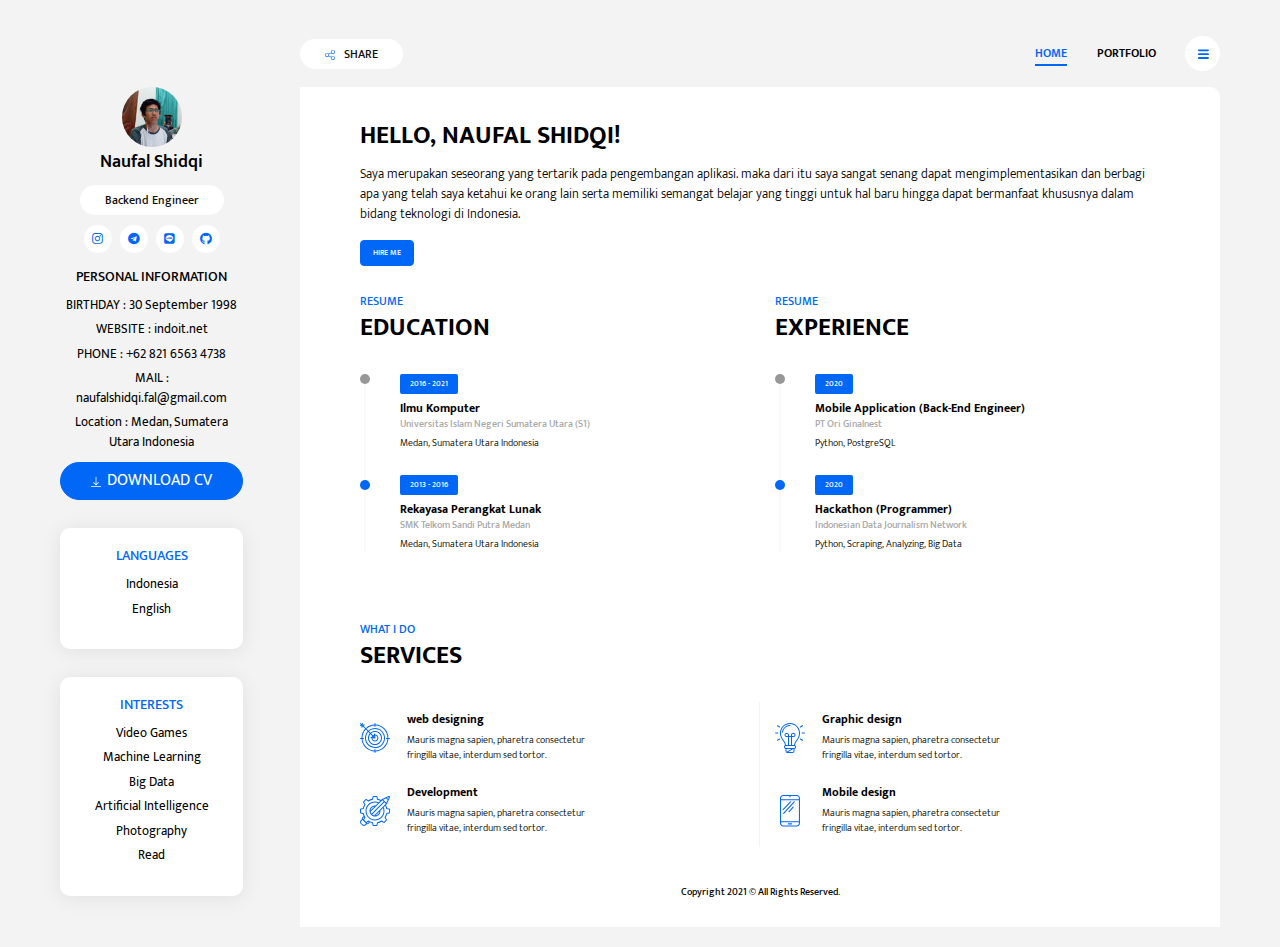
==== index.html @ 2af05e0b "update" ====
<!DOCTYPE html>
<html lang="en">

<head>
    <meta charset="UTF-8">
    <meta name="viewport" content="width=device-width, initial-scale=1.0">
    <meta http-equiv="X-UA-Compatible" content="ie=edge">
    <title>Naufal Shidqi :: Home</title>
    <link href="https://fonts.googleapis.com/css?family=Mukta:300,400,500,600,700&display=swap" rel="stylesheet">
    <link rel="stylesheet" href="assets/vendors/@fortawesome/fontawesome-free/css/all.min.css">
    <link rel="stylesheet" href="assets/css/live-resume.css">
</head>

<body>
    <header>
        <button class="btn btn-white btn-share ml-auto mr-3 ml-md-0 mr-md-auto"><img src="assets/images/share.svg" alt="share" class="btn-img">
            SHARE</button>
        <nav class="collapsible-nav" id="collapsible-nav">
            <a href="index.html" class="nav-link active">HOME</a>
            <a href="portfolio.html" class="nav-link">PORTFOLIO</a>
        </nav>
        <button class="btn btn-menu-toggle btn-white rounded-circle" data-toggle="collapsible-nav"
            data-target="collapsible-nav"><img src="assets/images/hamburger.svg" alt="hamburger"></button>
    </header>
    <div class="content-wrapper">
        <aside>
            <div class="profile-img-wrapper">
                <img src="assets/images/Profile.png" alt="profile">
            </div>
            <h1 class="profile-name">Naufal Shidqi</h1>
            <div class="text-center">
                <span class="badge badge-white badge-pill profile-designation">Backend Engineer</span>
            </div>
            <nav class="social-links">
                <a href="https://www.instagram.com/andbukanad/" class="social-link"><i class="fab fa-instagram"></i></a>
                <a href="https://t.me/andbukanad" class="social-link"><i class="fab fa-telegram"></i></a>
                <a href="https://line.me/ti/p/~.fal" class="social-link"><i class="fab fa-line"></i></a>
                <a href="https://github.com/echobots" class="social-link"><i class="fab fa-github"></i></a>
            </nav>
            <div class="widget">
                <h5 class="widget-title">personal information</h5>
                <div class="widget-content">
                    <p>BIRTHDAY : 30 September 1998</p>
                    <p>WEBSITE : indoit.net</p>
                    <p>PHONE : +62 821 6563 4738</p>
                    <p>MAIL : naufalshidqi.fal@gmail.com</p>
                    <p>Location : Medan, Sumatera Utara Indonesia</p>
                    <button class="btn btn-download-cv btn-primary rounded-pill"> <img src="assets/images/download.svg" alt="download"
                        class="btn-img">DOWNLOAD CV </button>
                </div>
            </div>
            <div class="widget card">
                <div class="card-body">
                    <div class="widget-content">
                        <h5 class="widget-title card-title">LANGUAGES</h5>
                        <p>Indonesia</p>
                        <p>English</p>
                    </div>
                </div>
            </div>
            <div class="widget card">
                <div class="card-body">
                    <div class="widget-content">
                        <h5 class="widget-title card-title">INTERESTS</h5>
                        <p>Video Games</p>
                        <p>Machine Learning</p>
                        <p>Big Data</p>
                        <p>Artificial Intelligence</p>
                        <p>Photography</p>
                        <p>Read</p>
                    </div>
                </div>
            </div>
        </aside>
        <main>
            <section class="intro-section">
                <h2 class="section-title">Hello, Naufal Shidqi!</h2>
                <p>Saya merupakan seseorang yang tertarik pada pengembangan aplikasi. maka dari itu saya sangat senang dapat
                    mengimplementasikan dan berbagi apa yang telah saya ketahui ke orang lain serta memiliki semangat belajar
                    yang tinggi untuk hal baru hingga dapat bermanfaat khususnya dalam bidang teknologi di Indonesia.</p>
                <a href="#!" class="btn btn-primary btn-hire-me">HIRE ME</a>
            </section>
            <section class="resume-section">
                <div class="row">
                    <div class="col-lg-6">
                        <h6 class="section-subtitle">RESUME</h6>
                        <h2 class="section-title">EDUCATION</h2>
                        <ul class="time-line">
                            <li class="time-line-item">
                                <span class="badge badge-primary">2016 - 2021</span>
                                <h6 class="time-line-item-title">Ilmu Komputer</h6>
                                <p class="time-line-item-subtitle">Universitas Islam Negeri Sumatera Utara (S1)</p>
                                <p class="time-line-item-content">Medan, Sumatera Utara Indonesia</p>
                            </li>
                            <li class="time-line-item">
                                <span class="badge badge-primary">2013 - 2016</span>
                                <h6 class="time-line-item-title">Rekayasa Perangkat Lunak</h6>
                                <p class="time-line-item-subtitle">SMK Telkom Sandi Putra Medan</p>
                                <p class="time-line-item-content">Medan, Sumatera Utara Indonesia</p>
                            </li>
                        </ul>
                    </div>
                    <div class="col-lg-6">
                        <h6 class="section-subtitle">RESUME</h6>
                        <h2 class="section-title">Experience</h2>
                        <ul class="time-line">
                            <li class="time-line-item">
                                <span class="badge badge-primary">2020</span>
                                <h6 class="time-line-item-title">Mobile Application (Back-End Engineer)</h6>
                                <p class="time-line-item-subtitle">PT Ori Ginalnest</p>
                                <p class="time-line-item-content">Python, PostgreSQL</p>
                            </li>
                            <li class="time-line-item">
                                <span class="badge badge-primary">2020</span>
                                <h6 class="time-line-item-title">Hackathon (Programmer)</h6>
                                <p class="time-line-item-subtitle">Indonesian Data Journalism Network</p>
                                <p class="time-line-item-content">Python, Scraping, Analyzing, Big Data</p>
                            </li>
                        </ul>
                    </div>
                </div>
            </section>
            <!-- <section class="clients-section">
                <h6 class="section-subtitle">WHAT I DO</h6>
                <h2 class="section-title">CLIENTS</h2>
                <div class="client-logos-wrapper">
                    <div class="client-logo"><img src="assets/images/Clients_1.svg" alt="logo" class="w-100"></div>
                    <div class="client-logo"><img src="assets/images/Clients_2.svg" alt="logo" class="w-100"></div>
                    <div class="client-logo"><img src="assets/images/Clients_3.svg" alt="logo" class="w-100"></div>
                    <div class="client-logo"><img src="assets/images/Clients_4.svg" alt="logo" class="w-100"></div>
                </div>
            </section> -->
            <section class="services-section">
                <h6 class="section-subtitle">WHAT I DO</h6>
                <h2 class="section-title">SERVICES</h2>
                <div class="row">
                    <div class="media service-card col-lg-6">
                        <div class="service-icon">
                            <img src="assets/images/001-target.svg" alt="target">
                        </div>
                        <div class="media-body">
                            <h5 class="service-title">web designing</h5>
                            <p class="service-description">Mauris magna sapien, pharetra consectetur fringilla vitae, interdum sed
                                tortor.</p>
                        </div>
                    </div>
                    <div class="media service-card col-lg-6">
                        <div class="service-icon">
                            <img src="assets/images/003-idea.svg" alt="bulb">
                        </div>
                        <div class="media-body">
                            <h5 class="service-title">Graphic design</h5>
                            <p class="service-description">Mauris magna sapien, pharetra consectetur fringilla vitae, interdum sed
                                tortor.
                            </p>
                        </div>
                    </div>
                    <div class="media service-card col-lg-6">
                        <div class="service-icon">
                            <img src="assets/images/002-development.svg" alt="development">
                        </div>
                        <div class="media-body">
                            <h5 class="service-title">Development</h5>
                            <p class="service-description">Mauris magna sapien, pharetra consectetur fringilla vitae, interdum sed
                                tortor.
                            </p>
                        </div>
                    </div>
                    <div class="media service-card col-lg-6">
                        <div class="service-icon">
                            <img src="assets/images/004-smartphone.svg" alt="smartphone">
                        </div>
                        <div class="media-body">
                            <h5 class="service-title">Mobile design</h5>
                            <p class="service-description">Mauris magna sapien, pharetra consectetur fringilla vitae, interdum sed
                                tortor.
                            </p>
                        </div>
                    </div>
                </div>
            </section>
            <!-- <section class="achievements-section">
                <h6 class="section-subtitle">WHAT I DO</h6>
                <h2 class="section-title">ACHIEVEMENTS</h2>
                <div class="achievement-cards-wrapper">
                    <div class="media achievement-card">
                        <img src="assets/images/puzzle.svg" alt="puzzle" class="achievement-card-icon">
                        <div class="media-body">
                            <h4 class="achievement-card-title">550+</h4>
                            <p class="achievement-card-description">COMPLETED PROJECTS</p>
                        </div>
                    </div>
                    <div class="media achievement-card">
                        <img src="assets/images/team.svg" alt="puzzle" class="achievement-card-icon">
                        <div class="media-body">
                            <h4 class="achievement-card-title">23K</h4>
                            <p class="achievement-card-description">HAPPY CLIENTS</p>
                        </div>
                    </div>
                    <div class="media achievement-card">
                        <img src="assets/images/trophy.svg" alt="puzzle" class="achievement-card-icon">
                        <div class="media-body">
                            <h4 class="achievement-card-title">55</h4>
                            <p class="achievement-card-description">AWARDS RECIEVED</p>
                        </div>
                    </div>
                </div>
            </section> -->

            <footer>Copyright 2021 © All Rights Reserved.</footer>
        </main>
    </div>
    <script src="assets/vendors/jquery/dist/jquery.min.js"></script>
    <script src="assets/vendors/@popperjs/core/dist/umd/popper-base.min.js"></script>
    <script src="assets/vendors/bootstrap/dist/js/bootstrap.min.js"></script>
    <script src="assets/js/live-resume.js"></script>
</body>

</html>
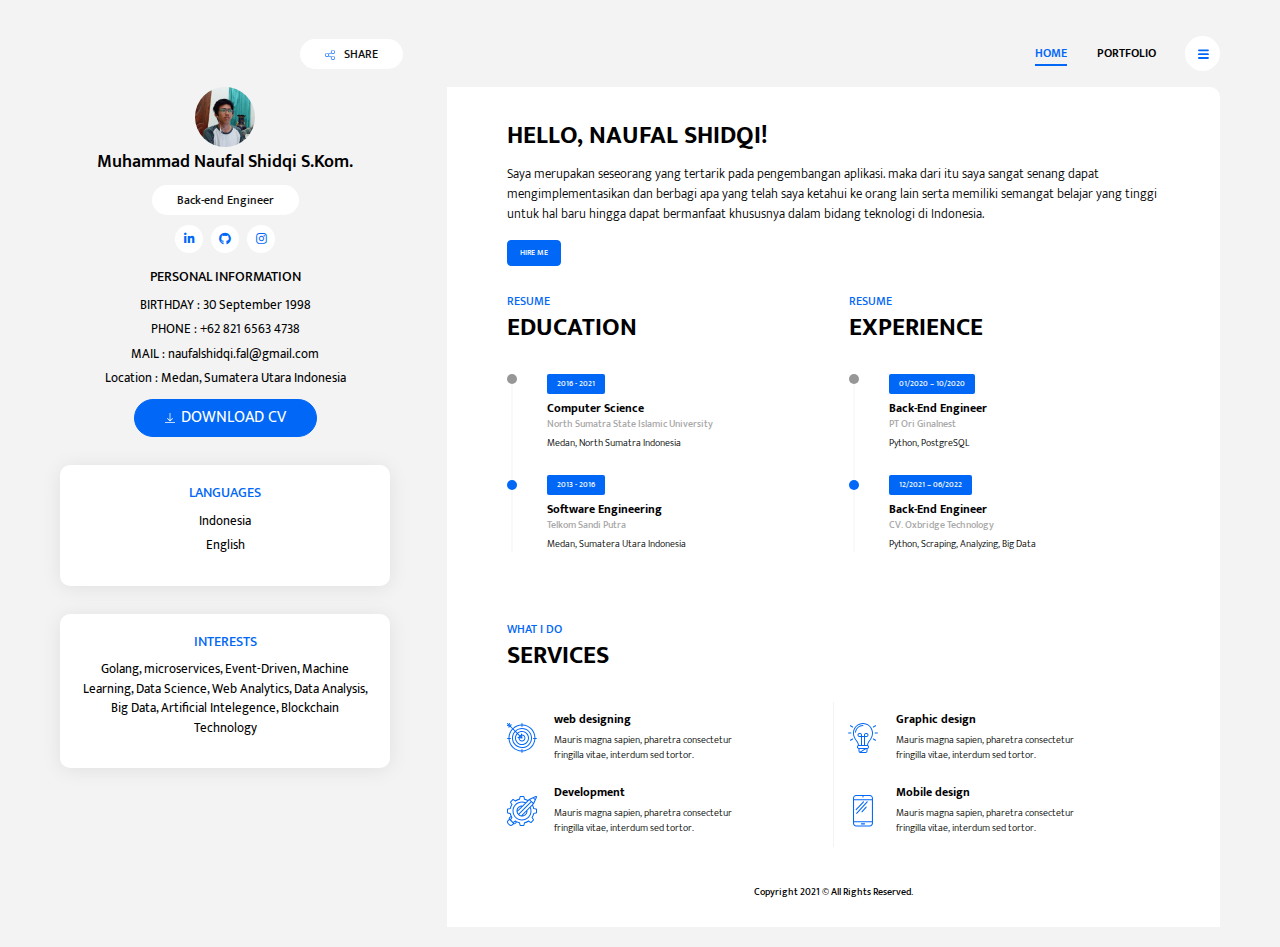
==== commit 99533f69: "update" ====
--- a/index.html
+++ b/index.html
@@ -5,7 +5,7 @@
     <meta charset="UTF-8">
     <meta name="viewport" content="width=device-width, initial-scale=1.0">
     <meta http-equiv="X-UA-Compatible" content="ie=edge">
-    <title>Naufal Shidqi :: Home</title>
+    <title>Muhamamd Naufal Shidqi S.Kom. :: Home</title>
     <link href="https://fonts.googleapis.com/css?family=Mukta:300,400,500,600,700&display=swap" rel="stylesheet">
     <link rel="stylesheet" href="assets/vendors/@fortawesome/fontawesome-free/css/all.min.css">
     <link rel="stylesheet" href="assets/css/live-resume.css">
@@ -27,21 +27,19 @@
             <div class="profile-img-wrapper">
                 <img src="assets/images/Profile.png" alt="profile">
             </div>
-            <h1 class="profile-name">Naufal Shidqi</h1>
+            <h1 class="profile-name">Muhammad Naufal Shidqi S.Kom.</h1>
             <div class="text-center">
-                <span class="badge badge-white badge-pill profile-designation">Backend Engineer</span>
+                <span class="badge badge-white badge-pill profile-designation">Back-end Engineer</span>
             </div>
             <nav class="social-links">
+                <a href="https://www.linkedin.com/in/m-naufal-shidqi/" class="social-link"><i class="fab fa-linkedin-in"></i></a>
+                <a href="https://github.com/echobots" class="social-link"><i class="fab fa-github"></i></a>
                 <a href="https://www.instagram.com/andbukanad/" class="social-link"><i class="fab fa-instagram"></i></a>
-                <a href="https://t.me/andbukanad" class="social-link"><i class="fab fa-telegram"></i></a>
-                <a href="https://line.me/ti/p/~.fal" class="social-link"><i class="fab fa-line"></i></a>
-                <a href="https://github.com/echobots" class="social-link"><i class="fab fa-github"></i></a>
             </nav>
             <div class="widget">
                 <h5 class="widget-title">personal information</h5>
                 <div class="widget-content">
                     <p>BIRTHDAY : 30 September 1998</p>
-                    <p>WEBSITE : indoit.net</p>
                     <p>PHONE : +62 821 6563 4738</p>
                     <p>MAIL : naufalshidqi.fal@gmail.com</p>
                     <p>Location : Medan, Sumatera Utara Indonesia</p>
@@ -62,12 +60,9 @@
                 <div class="card-body">
                     <div class="widget-content">
                         <h5 class="widget-title card-title">INTERESTS</h5>
-                        <p>Video Games</p>
-                        <p>Machine Learning</p>
-                        <p>Big Data</p>
-                        <p>Artificial Intelligence</p>
-                        <p>Photography</p>
-                        <p>Read</p>
+                        <p>Golang, microservices, Event-Driven, Machine Learning,
+Data Science, Web Analytics, Data Analysis, Big Data, Artificial Intelegence,
+Blockchain Technology</p>
                     </div>
                 </div>
             </div>
@@ -88,14 +83,14 @@
                         <ul class="time-line">
                             <li class="time-line-item">
                                 <span class="badge badge-primary">2016 - 2021</span>
-                                <h6 class="time-line-item-title">Ilmu Komputer</h6>
-                                <p class="time-line-item-subtitle">Universitas Islam Negeri Sumatera Utara (S1)</p>
-                                <p class="time-line-item-content">Medan, Sumatera Utara Indonesia</p>
+                                <h6 class="time-line-item-title">Computer Science</h6>
+                                <p class="time-line-item-subtitle">North Sumatra State Islamic University</p>
+                                <p class="time-line-item-content">Medan, North Sumatra Indonesia</p>
                             </li>
                             <li class="time-line-item">
                                 <span class="badge badge-primary">2013 - 2016</span>
-                                <h6 class="time-line-item-title">Rekayasa Perangkat Lunak</h6>
-                                <p class="time-line-item-subtitle">SMK Telkom Sandi Putra Medan</p>
+                                <h6 class="time-line-item-title">Software Engineering</h6>
+                                <p class="time-line-item-subtitle">Telkom Sandi Putra</p>
                                 <p class="time-line-item-content">Medan, Sumatera Utara Indonesia</p>
                             </li>
                         </ul>
@@ -105,15 +100,15 @@
                         <h2 class="section-title">Experience</h2>
                         <ul class="time-line">
                             <li class="time-line-item">
-                                <span class="badge badge-primary">2020</span>
-                                <h6 class="time-line-item-title">Mobile Application (Back-End Engineer)</h6>
+                                <span class="badge badge-primary">01/2020 – 10/2020</span>
+                                <h6 class="time-line-item-title">Back-End Engineer</h6>
                                 <p class="time-line-item-subtitle">PT Ori Ginalnest</p>
                                 <p class="time-line-item-content">Python, PostgreSQL</p>
                             </li>
                             <li class="time-line-item">
-                                <span class="badge badge-primary">2020</span>
-                                <h6 class="time-line-item-title">Hackathon (Programmer)</h6>
-                                <p class="time-line-item-subtitle">Indonesian Data Journalism Network</p>
+                                <span class="badge badge-primary">12/2021 – 06/2022</span>
+                                <h6 class="time-line-item-title">Back-End Engineer</h6>
+                                <p class="time-line-item-subtitle">CV. Oxbridge Technology</p>
                                 <p class="time-line-item-content">Python, Scraping, Analyzing, Big Data</p>
                             </li>
                         </ul>
@@ -216,4 +211,4 @@
     <script src="assets/js/live-resume.js"></script>
 </body>
 
-</html>+</html>
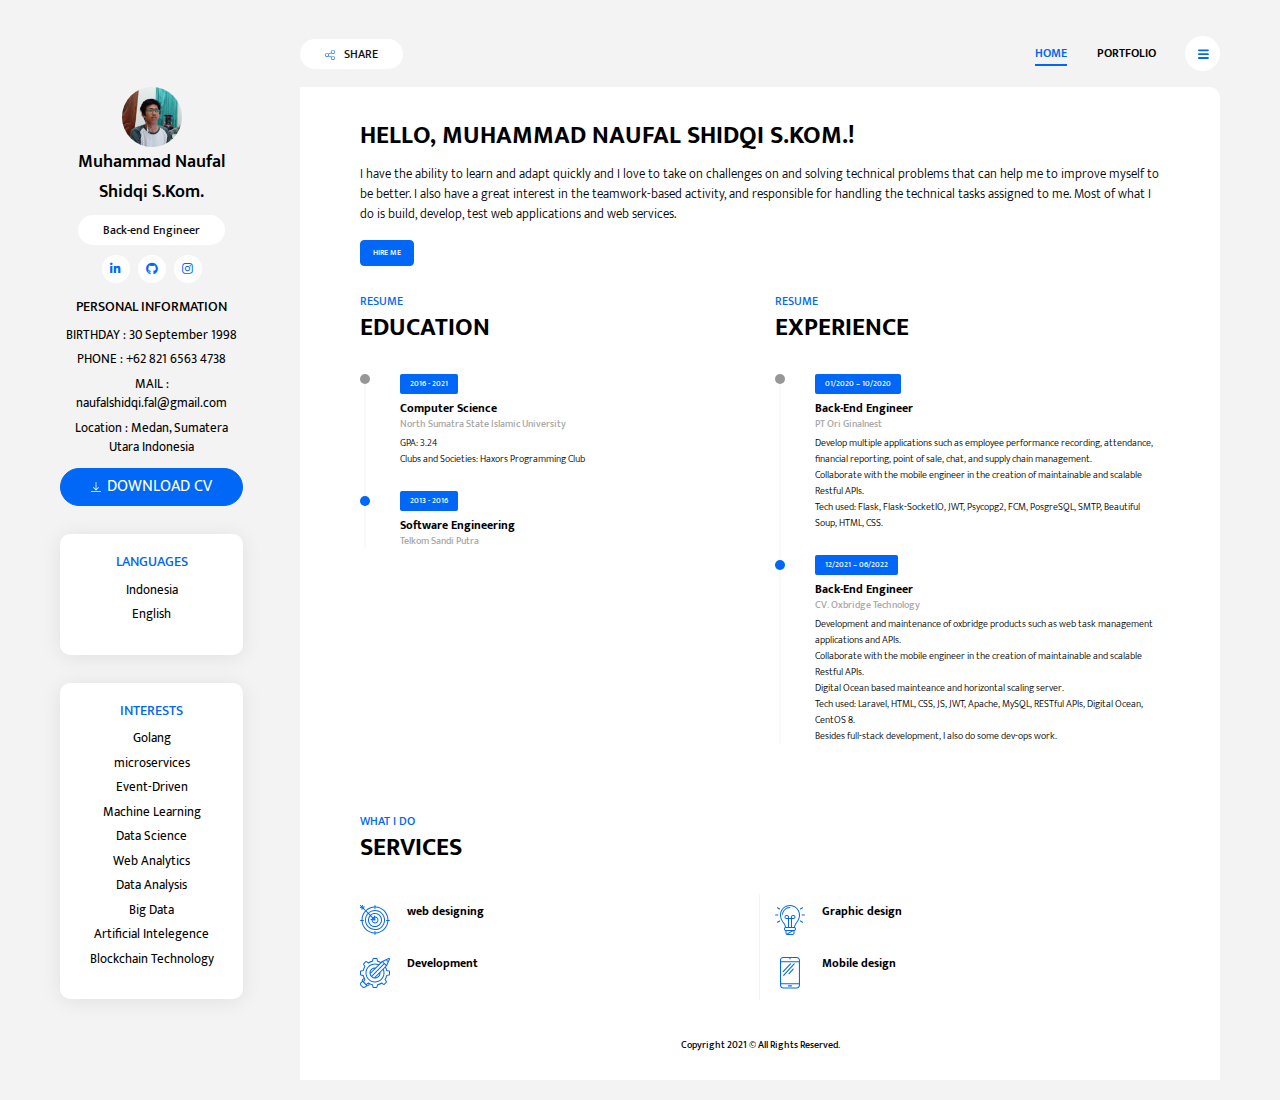
==== commit 148bf20d: "update" ====
--- a/index.html
+++ b/index.html
@@ -60,19 +60,28 @@
                 <div class="card-body">
                     <div class="widget-content">
                         <h5 class="widget-title card-title">INTERESTS</h5>
-                        <p>Golang, microservices, Event-Driven, Machine Learning,
-Data Science, Web Analytics, Data Analysis, Big Data, Artificial Intelegence,
-Blockchain Technology</p>
+                        <p>Golang</p>
+                        <p>microservices</p>
+                        <p>Event-Driven</p>
+                        <p>Machine Learning</p>
+                        <p>Data Science</p>
+                        <p>Web Analytics</p>
+                        <p>Data Analysis</p>
+                        <p>Big Data</p>
+                        <p>Artificial Intelegence</p>
+                        <p>Blockchain Technology</p>
                     </div>
                 </div>
             </div>
         </aside>
         <main>
             <section class="intro-section">
-                <h2 class="section-title">Hello, Naufal Shidqi!</h2>
-                <p>Saya merupakan seseorang yang tertarik pada pengembangan aplikasi. maka dari itu saya sangat senang dapat
-                    mengimplementasikan dan berbagi apa yang telah saya ketahui ke orang lain serta memiliki semangat belajar
-                    yang tinggi untuk hal baru hingga dapat bermanfaat khususnya dalam bidang teknologi di Indonesia.</p>
+                <h2 class="section-title">Hello, Muhammad Naufal Shidqi S.Kom.!</h2>
+                <p>I have the ability to learn and adapt quickly and I love to take on challenges on and
+solving technical problems that can help me to improve myself to be better. I also
+have a great interest in the teamwork-based activity, and responsible for handling
+the technical tasks assigned to me. Most of what I do is build, develop, test web
+applications and web services.</p>
                 <a href="#!" class="btn btn-primary btn-hire-me">HIRE ME</a>
             </section>
             <section class="resume-section">
@@ -85,13 +94,13 @@
                                 <span class="badge badge-primary">2016 - 2021</span>
                                 <h6 class="time-line-item-title">Computer Science</h6>
                                 <p class="time-line-item-subtitle">North Sumatra State Islamic University</p>
-                                <p class="time-line-item-content">Medan, North Sumatra Indonesia</p>
+                                <p class="time-line-item-content">GPA: 3.24</p>
+                                <p class="time-line-item-content">Clubs and Societies: Haxors Programming Club</p>
                             </li>
                             <li class="time-line-item">
                                 <span class="badge badge-primary">2013 - 2016</span>
                                 <h6 class="time-line-item-title">Software Engineering</h6>
                                 <p class="time-line-item-subtitle">Telkom Sandi Putra</p>
-                                <p class="time-line-item-content">Medan, Sumatera Utara Indonesia</p>
                             </li>
                         </ul>
                     </div>
@@ -103,13 +112,26 @@
                                 <span class="badge badge-primary">01/2020 – 10/2020</span>
                                 <h6 class="time-line-item-title">Back-End Engineer</h6>
                                 <p class="time-line-item-subtitle">PT Ori Ginalnest</p>
-                                <p class="time-line-item-content">Python, PostgreSQL</p>
+                                <p class="time-line-item-content">Develop multiple applications such as employee performance recording,
+attendance, financial reporting, point of sale, chat, and supply chain
+management.</p>
+                                <p class="time-line-item-content">Collaborate with the mobile engineer in the creation of maintainable and scalable
+Restful APIs.</p>
+                                <p class="time-line-item-content">Tech used: Flask, Flask-SocketIO, JWT, Psycopg2, FCM, PosgreSQL, SMTP,
+Beautiful Soup, HTML, CSS.</p>
                             </li>
                             <li class="time-line-item">
                                 <span class="badge badge-primary">12/2021 – 06/2022</span>
                                 <h6 class="time-line-item-title">Back-End Engineer</h6>
                                 <p class="time-line-item-subtitle">CV. Oxbridge Technology</p>
-                                <p class="time-line-item-content">Python, Scraping, Analyzing, Big Data</p>
+                                <p class="time-line-item-content">Development and maintenance of oxbridge products such as web task
+management applications and APIs.</p>
+                                <p class="time-line-item-content">Collaborate with the mobile engineer in the creation of maintainable and scalable
+Restful APIs.</p>
+                                <p class="time-line-item-content">Digital Ocean based mainteance and horizontal scaling server.</p>
+                                <p class="time-line-item-content">Tech used: Laravel, HTML, CSS, JS, JWT, Apache, MySQL, RESTful APIs, Digital
+Ocean, CentOS 8.</p>
+                                <p class="time-line-item-content">Besides full-stack development, I also do some dev-ops work.</p>
                             </li>
                         </ul>
                     </div>
@@ -135,8 +157,8 @@
                         </div>
                         <div class="media-body">
                             <h5 class="service-title">web designing</h5>
-                            <p class="service-description">Mauris magna sapien, pharetra consectetur fringilla vitae, interdum sed
-                                tortor.</p>
+<!--                             <p class="service-description">Mauris magna sapien, pharetra consectetur fringilla vitae, interdum sed
+                                tortor.</p> -->
                         </div>
                     </div>
                     <div class="media service-card col-lg-6">
@@ -145,9 +167,9 @@
                         </div>
                         <div class="media-body">
                             <h5 class="service-title">Graphic design</h5>
-                            <p class="service-description">Mauris magna sapien, pharetra consectetur fringilla vitae, interdum sed
+<!--                             <p class="service-description">Mauris magna sapien, pharetra consectetur fringilla vitae, interdum sed
                                 tortor.
-                            </p>
+                            </p> -->
                         </div>
                     </div>
                     <div class="media service-card col-lg-6">
@@ -156,9 +178,9 @@
                         </div>
                         <div class="media-body">
                             <h5 class="service-title">Development</h5>
-                            <p class="service-description">Mauris magna sapien, pharetra consectetur fringilla vitae, interdum sed
+<!--                             <p class="service-description">Mauris magna sapien, pharetra consectetur fringilla vitae, interdum sed
                                 tortor.
-                            </p>
+                            </p> -->
                         </div>
                     </div>
                     <div class="media service-card col-lg-6">
@@ -167,9 +189,9 @@
                         </div>
                         <div class="media-body">
                             <h5 class="service-title">Mobile design</h5>
-                            <p class="service-description">Mauris magna sapien, pharetra consectetur fringilla vitae, interdum sed
+<!--                             <p class="service-description">Mauris magna sapien, pharetra consectetur fringilla vitae, interdum sed
                                 tortor.
-                            </p>
+                            </p> -->
                         </div>
                     </div>
                 </div>
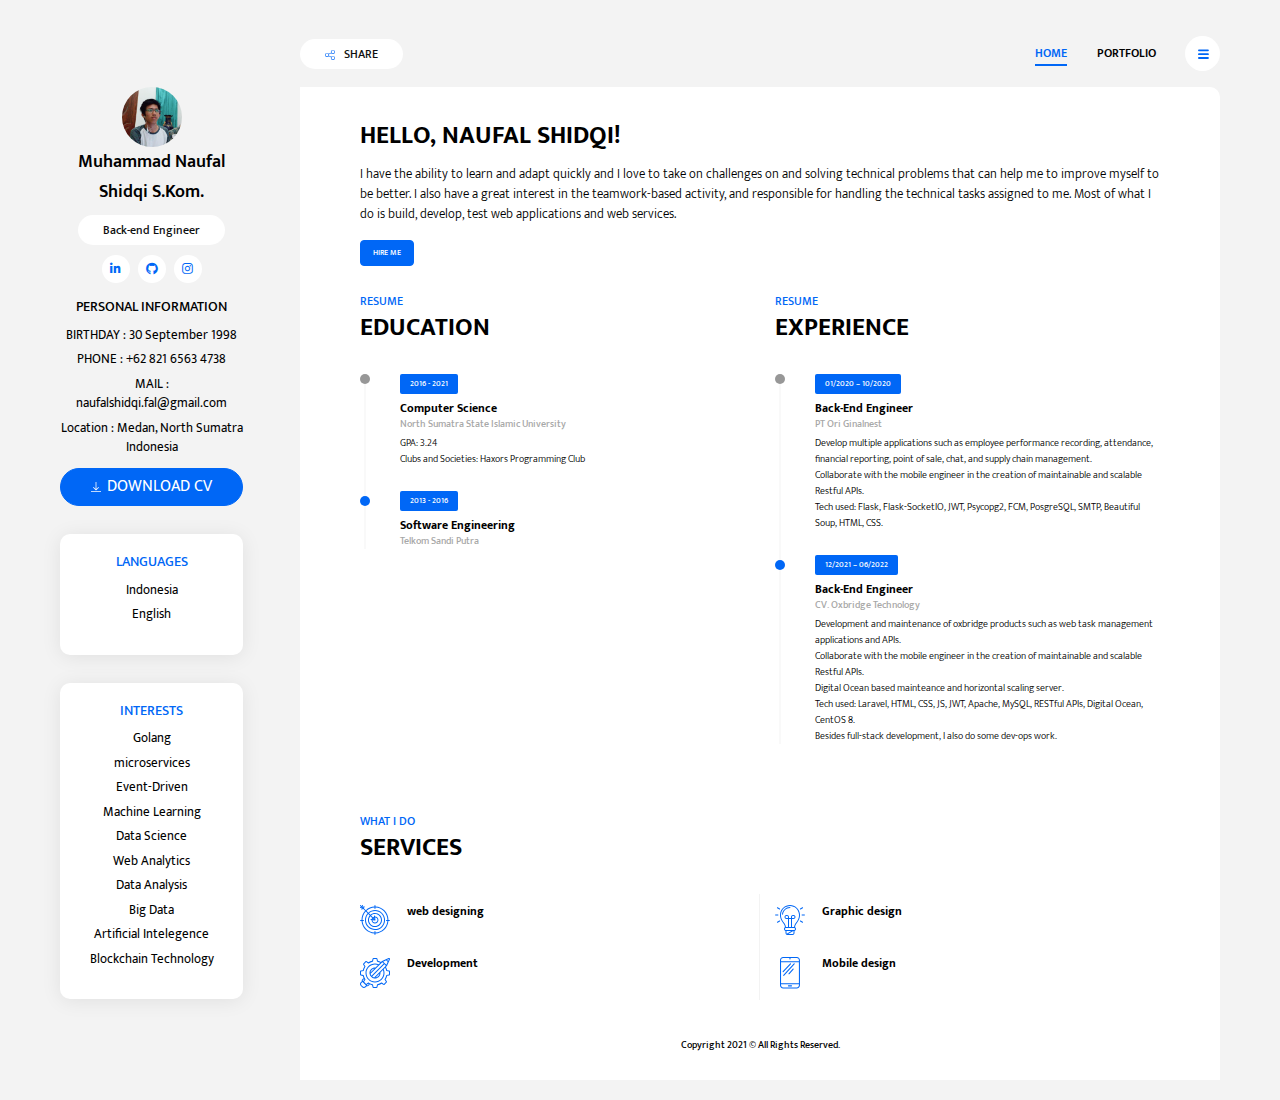
==== commit 64444512: "update" ====
--- a/index.html
+++ b/index.html
@@ -42,9 +42,9 @@
                     <p>BIRTHDAY : 30 September 1998</p>
                     <p>PHONE : +62 821 6563 4738</p>
                     <p>MAIL : naufalshidqi.fal@gmail.com</p>
-                    <p>Location : Medan, Sumatera Utara Indonesia</p>
-                    <button class="btn btn-download-cv btn-primary rounded-pill"> <img src="assets/images/download.svg" alt="download"
-                        class="btn-img">DOWNLOAD CV </button>
+                    <p>Location : Medan, North Sumatra Indonesia</p>
+                    <a class="btn btn-download-cv btn-primary rounded-pill" href="assets/pdf/CV - Muhammad Naufal Shidqi.pdf"> <img src="assets/images/download.svg" alt="download"
+                        class="btn-img">DOWNLOAD CV </a>
                 </div>
             </div>
             <div class="widget card">
@@ -76,7 +76,7 @@
         </aside>
         <main>
             <section class="intro-section">
-                <h2 class="section-title">Hello, Muhammad Naufal Shidqi S.Kom.!</h2>
+                <h2 class="section-title">Hello, Naufal Shidqi!</h2>
                 <p>I have the ability to learn and adapt quickly and I love to take on challenges on and
 solving technical problems that can help me to improve myself to be better. I also
 have a great interest in the teamwork-based activity, and responsible for handling
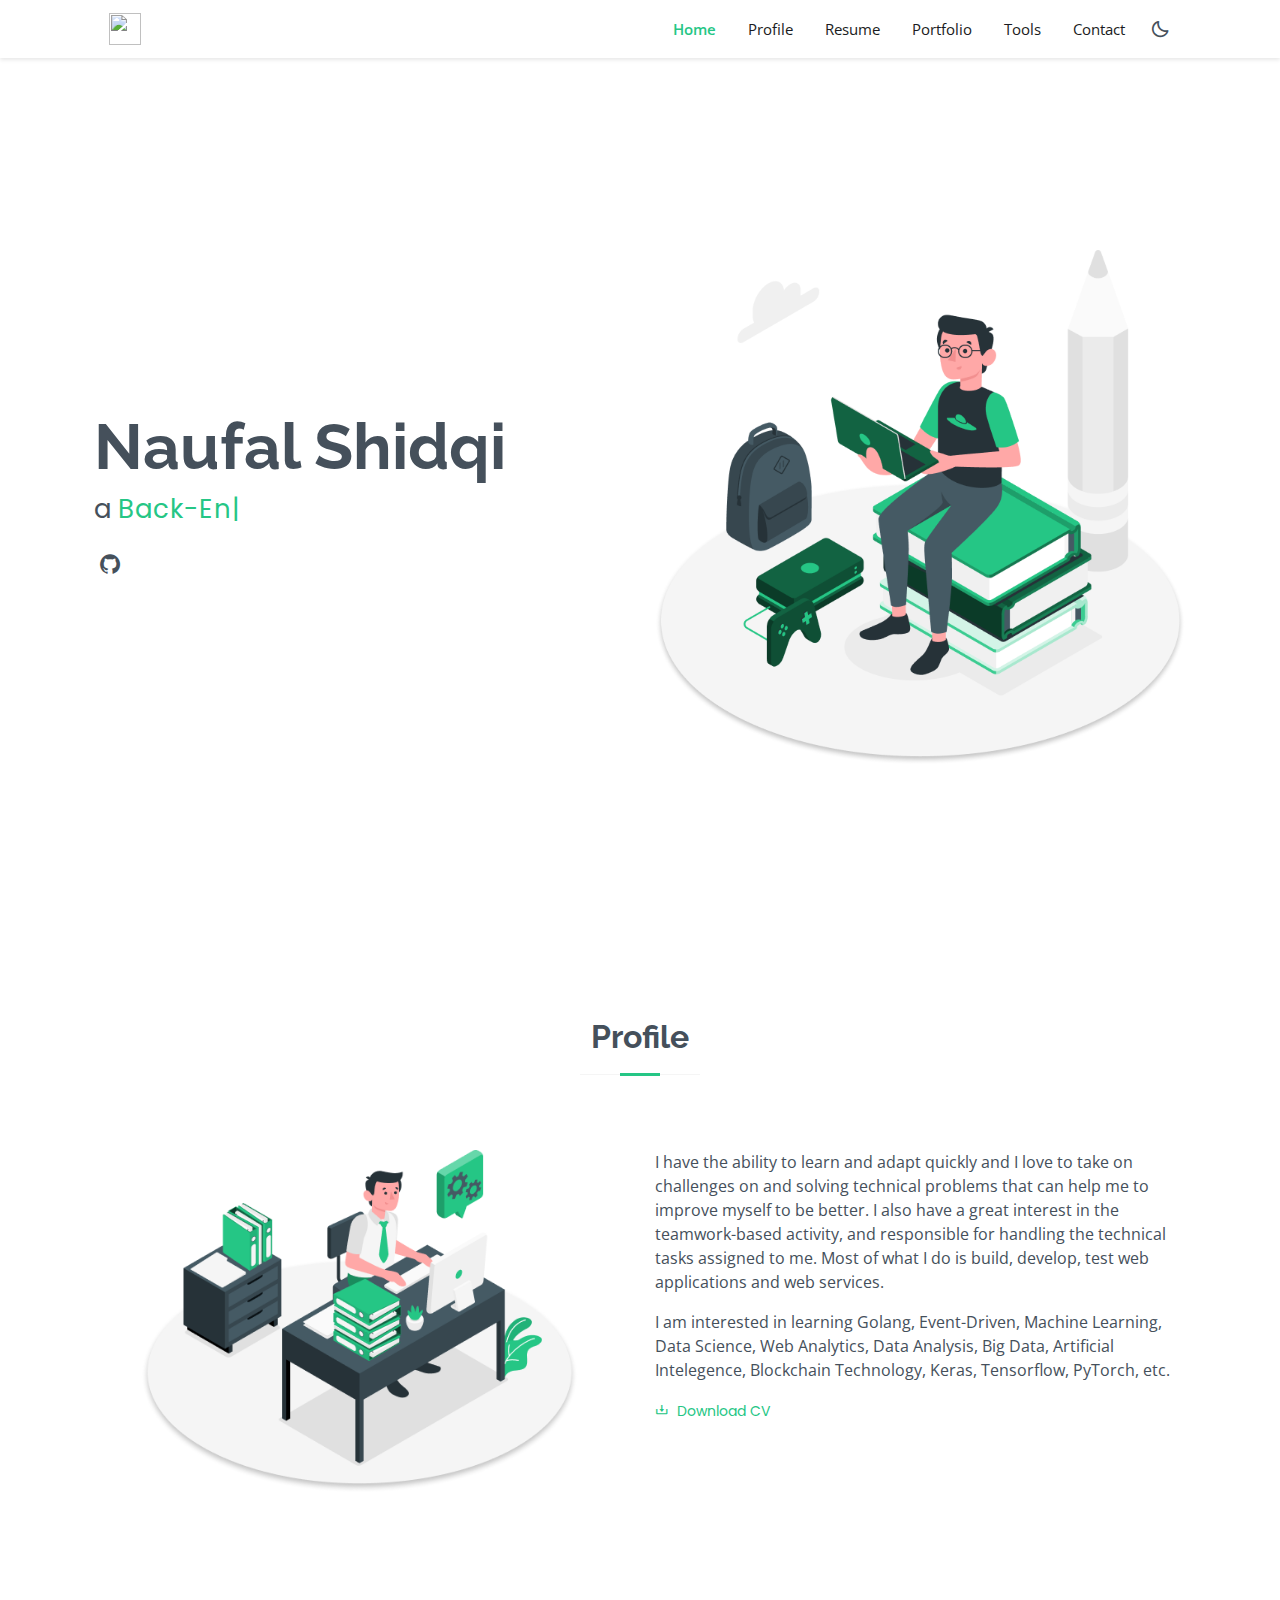
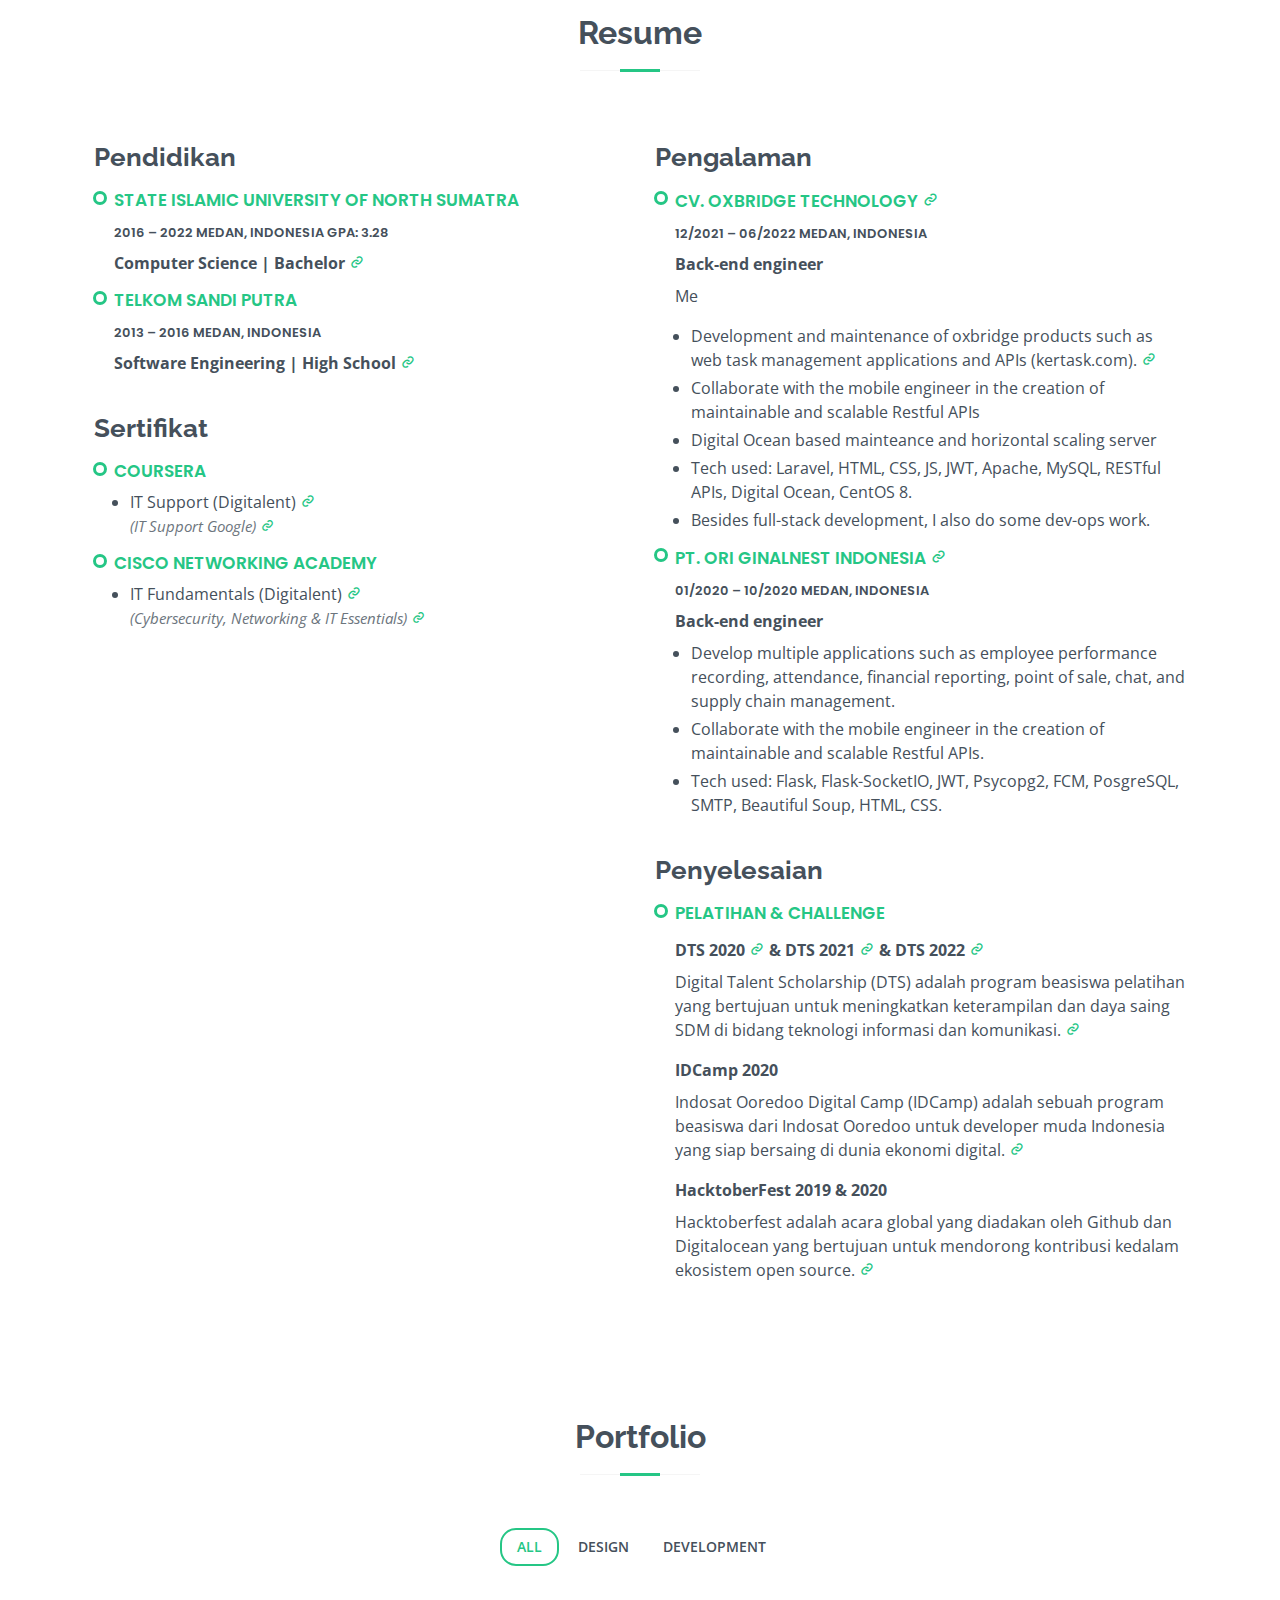
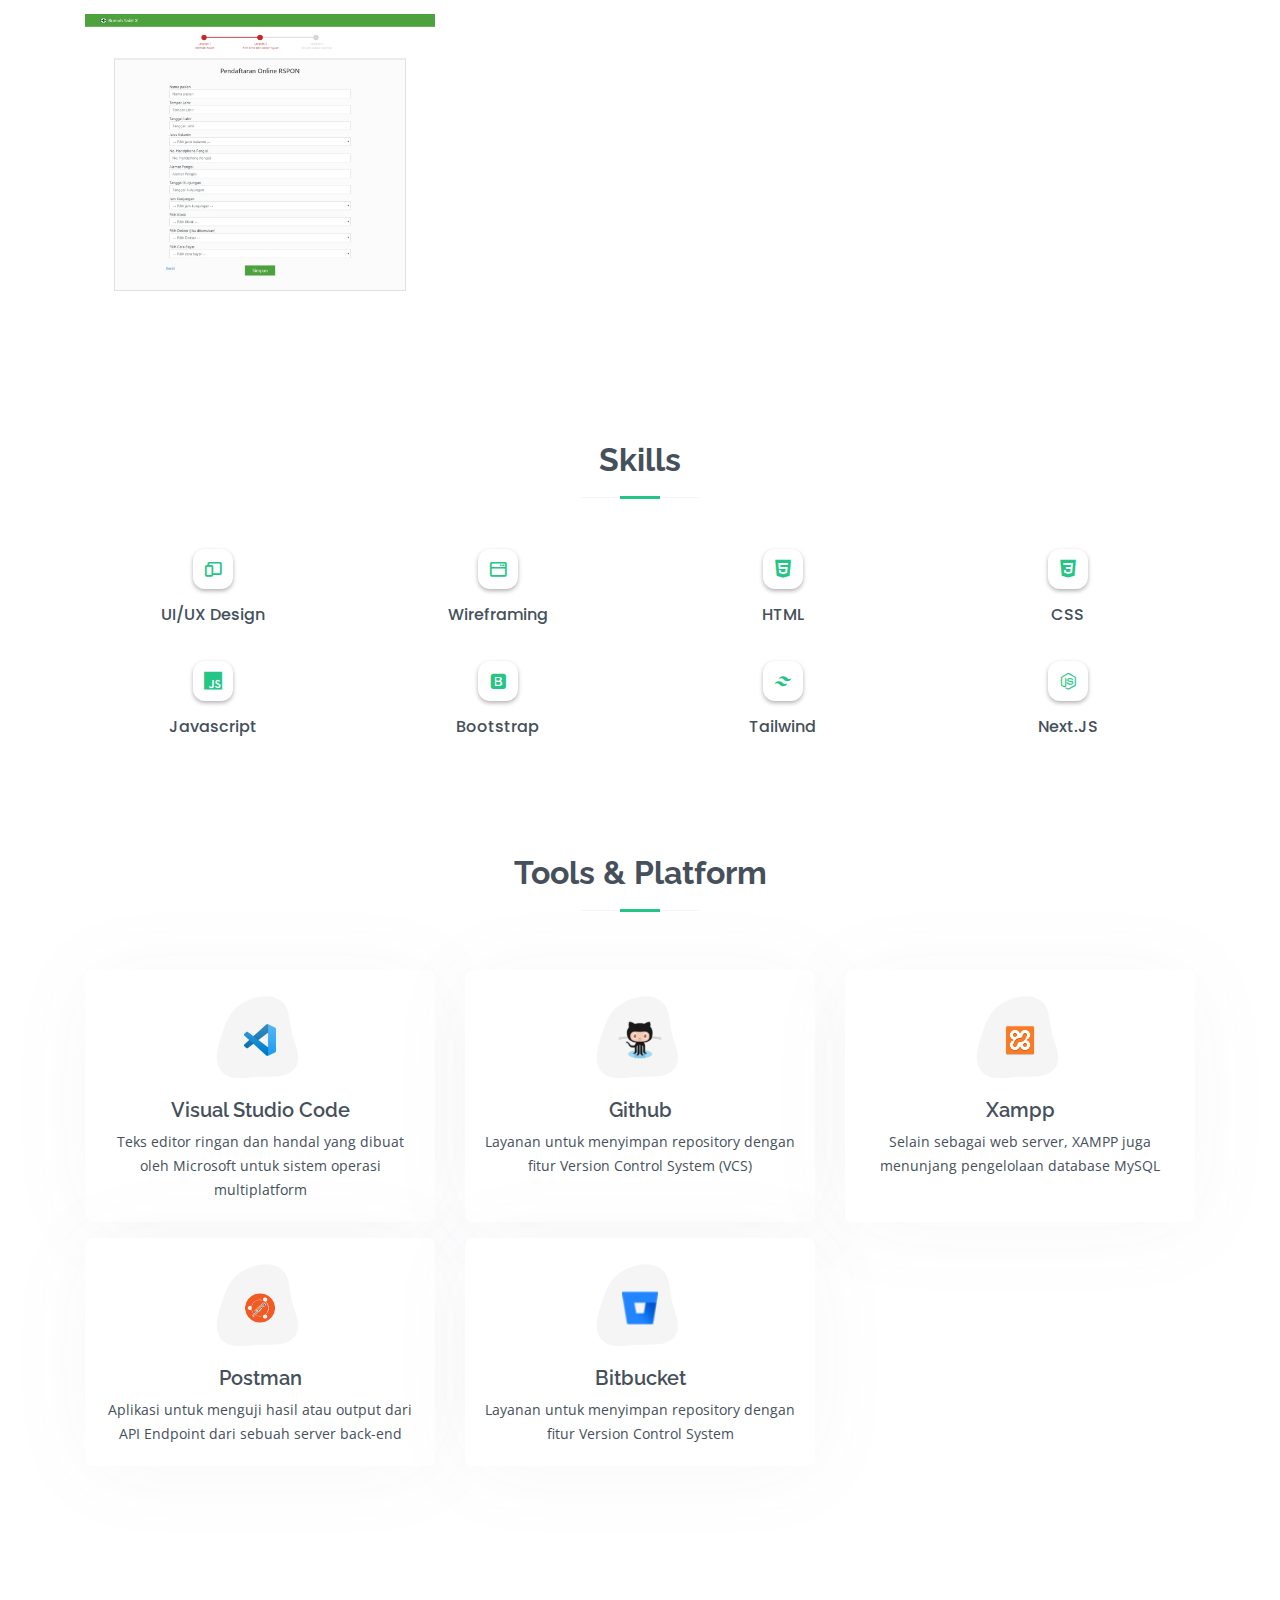
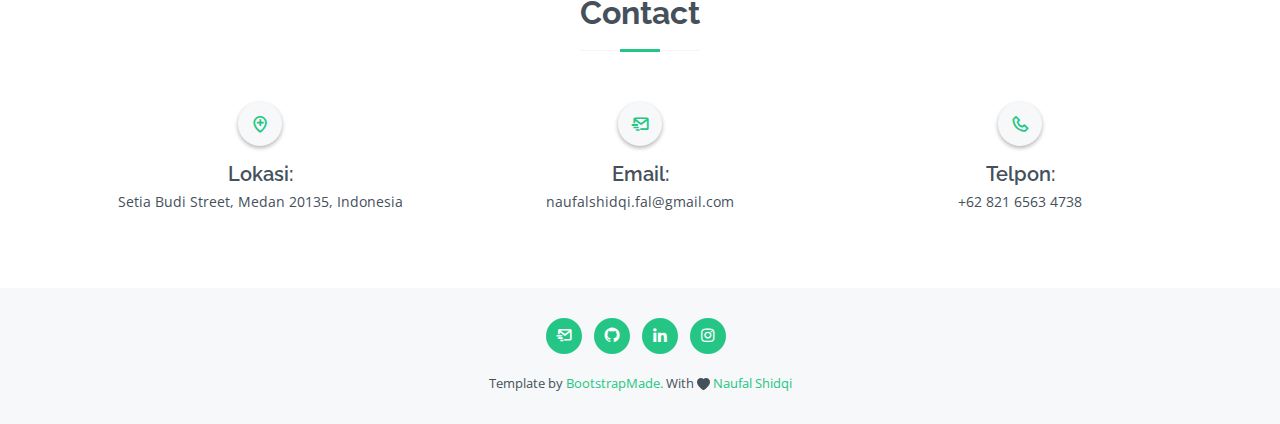
==== commit 5ff1ba65: "update" ====
--- a/index.html
+++ b/index.html
@@ -4,233 +4,579 @@
 <head>
     <meta charset="UTF-8">
     <meta name="viewport" content="width=device-width, initial-scale=1.0">
-    <meta http-equiv="X-UA-Compatible" content="ie=edge">
-    <title>Muhamamd Naufal Shidqi S.Kom. :: Home</title>
-    <link href="https://fonts.googleapis.com/css?family=Mukta:300,400,500,600,700&display=swap" rel="stylesheet">
-    <link rel="stylesheet" href="assets/vendors/@fortawesome/fontawesome-free/css/all.min.css">
-    <link rel="stylesheet" href="assets/css/live-resume.css">
+    <meta name="description" content="Naufal Shidqi Resume">
+    <title>Naufal Shidqi - Resume</title>
+    <!-- Favicons -->
+    <link href="asset/img/favicon.png" rel="icon">
+    <link href="asset/img/apple-touch-icon.png" rel="apple-touch-icon">
+    <!-- Google Fonts -->
+    <link
+        href="https://fonts.googleapis.com/css?family=Open+Sans:300,300i,400,400i,600,600i,700,700i|Raleway:300,300i,400,400i,500,500i,600,600i,700,700i|Poppins:300,300i,400,400i,500,500i,600,600i,700,700i|Kanit:300,300i,400,400i,500,500i,600,600i,700,700i"
+        rel="stylesheet">
+    <!-- Bootstrap CSS Files -->
+    <link href="asset/css/bootstrap.min.css" rel="stylesheet">
+    <link href="asset/font/css/boxicons.min.css" rel="stylesheet">
+    <link href='https://unpkg.com/boxicons@2.1.2/css/boxicons.min.css' rel='stylesheet'>
+    <link href="asset/css/venobox.css" rel="stylesheet">
+    <!-- Custom CSS File -->
+    <link href="asset/css/style.css" rel="stylesheet">
 </head>
 
 <body>
-    <header>
-        <button class="btn btn-white btn-share ml-auto mr-3 ml-md-0 mr-md-auto"><img src="assets/images/share.svg" alt="share" class="btn-img">
-            SHARE</button>
-        <nav class="collapsible-nav" id="collapsible-nav">
-            <a href="index.html" class="nav-link active">HOME</a>
-            <a href="portfolio.html" class="nav-link">PORTFOLIO</a>
-        </nav>
-        <button class="btn btn-menu-toggle btn-white rounded-circle" data-toggle="collapsible-nav"
-            data-target="collapsible-nav"><img src="assets/images/hamburger.svg" alt="hamburger"></button>
-    </header>
-    <div class="content-wrapper">
-        <aside>
-            <div class="profile-img-wrapper">
-                <img src="assets/images/Profile.png" alt="profile">
-            </div>
-            <h1 class="profile-name">Muhammad Naufal Shidqi S.Kom.</h1>
-            <div class="text-center">
-                <span class="badge badge-white badge-pill profile-designation">Back-end Engineer</span>
-            </div>
-            <nav class="social-links">
-                <a href="https://www.linkedin.com/in/m-naufal-shidqi/" class="social-link"><i class="fab fa-linkedin-in"></i></a>
-                <a href="https://github.com/echobots" class="social-link"><i class="fab fa-github"></i></a>
-                <a href="https://www.instagram.com/andbukanad/" class="social-link"><i class="fab fa-instagram"></i></a>
+    <div class="shadow-custom  sticky-top">
+
+
+        <div class="container">
+            <nav class="navbar nav-item navbar-expand-lg ">
+                <a class="navbar-brand" href="index.html">
+                    <img src="asset/img/apple-touch-icon.png" width="32" height="32" alt="" loading="lazy">
+                </a>
+                <button class="navbar-toggler" type="button" data-toggle="collapse" data-target="#navbarToggler"
+                    aria-controls="navbarToggler" aria-expanded="false" aria-label="Toggle navigation">
+                    <span class="bx bx-menu"></span>
+                </button>
+                <div class="collapse navbar-collapse" id="navbarToggler">
+                    <ul class="navbar-nav ml-auto mt-2 mt-lg-0">
+                        <li class="active"><a class="nav-link" href="#hero"><span>Home</span></a></li>
+                        <li><a class="nav-link" href="#about">Profile</a></li>
+                        <li><a class="nav-link" href="#resume">Resume</a></li>
+                        <li><a class="nav-link" href="#portfolio">Portfolio</a></li>
+                        <li><a class="nav-link" href="#skills">Tools</a></li>
+                        <li><a class="nav-link" href="#contact">Contact</a></li>
+                    </ul>
+                    <button id="btn-change-theme" class="btn btn-lg btn-theme bx bx-moon" data-toggle="collapse"
+                        data-target=".navbar-collapse.show"></button>
+                </div>
             </nav>
-            <div class="widget">
-                <h5 class="widget-title">personal information</h5>
-                <div class="widget-content">
-                    <p>BIRTHDAY : 30 September 1998</p>
-                    <p>PHONE : +62 821 6563 4738</p>
-                    <p>MAIL : naufalshidqi.fal@gmail.com</p>
-                    <p>Location : Medan, North Sumatra Indonesia</p>
-                    <a class="btn btn-download-cv btn-primary rounded-pill" href="assets/pdf/CV - Muhammad Naufal Shidqi.pdf"> <img src="assets/images/download.svg" alt="download"
-                        class="btn-img">DOWNLOAD CV </a>
-                </div>
-            </div>
-            <div class="widget card">
-                <div class="card-body">
-                    <div class="widget-content">
-                        <h5 class="widget-title card-title">LANGUAGES</h5>
-                        <p>Indonesia</p>
-                        <p>English</p>
-                    </div>
-                </div>
-            </div>
-            <div class="widget card">
-                <div class="card-body">
-                    <div class="widget-content">
-                        <h5 class="widget-title card-title">INTERESTS</h5>
-                        <p>Golang</p>
-                        <p>microservices</p>
-                        <p>Event-Driven</p>
-                        <p>Machine Learning</p>
-                        <p>Data Science</p>
-                        <p>Web Analytics</p>
-                        <p>Data Analysis</p>
-                        <p>Big Data</p>
-                        <p>Artificial Intelegence</p>
-                        <p>Blockchain Technology</p>
-                    </div>
-                </div>
-            </div>
-        </aside>
-        <main>
-            <section class="intro-section">
-                <h2 class="section-title">Hello, Naufal Shidqi!</h2>
-                <p>I have the ability to learn and adapt quickly and I love to take on challenges on and
-solving technical problems that can help me to improve myself to be better. I also
-have a great interest in the teamwork-based activity, and responsible for handling
-the technical tasks assigned to me. Most of what I do is build, develop, test web
-applications and web services.</p>
-                <a href="#!" class="btn btn-primary btn-hire-me">HIRE ME</a>
-            </section>
-            <section class="resume-section">
+        </div>
+    </div>
+    <!-- ======= Hero Section ======= -->
+    <section id="hero" class="d-flex flex-column justify-content-center">
+        <div class="container px-4" data-aos="fade-up">
+
+            <div class="row">
+                <div class="col-lg-6 col-md-12 col-sm-12 align-self-center">
+                    <h1>Naufal Shidqi</h1>
+                    <p>a <span class="typed"
+                            data-typed-items="Back-End Engineer., Frontend Developer."></span></p>
+                    <div class="social-links mb-3">
+                        <a href="https://github.com/echobots" target="_blank" rel="noreferrer"><i
+                                class="bx bxl-github"></i></a>
+                    </div>
+                </div>
+                <div class="col-lg-6 col-md-12 col-sm-12 align-self-center pt-5 pt-lg-0 d-block">
+                    <img id="hero-img" src="asset/img/hero-bg.png" class="img-animate img-fluid" alt="">
+                    <img id="hero-img-dark" src="asset/img/hero-bg-dark.png" class="img-animate img-fluid" alt="">
+                </div>
+            </div>
+
+        </div>
+    </section>
+    <!-- End Hero Section -->
+
+    <main id="main">
+
+        <!-- ======= About Section ======= -->
+        <section id="about" class="about">
+            <div class="container px-4" data-aos="fade-up">
+
+                <div class="section-title">
+                    <h2>Profile</h2>
+                </div>
+
+                <div class="row">
+                    <div class="col-lg-5 col-md-8 col-sm-12 mx-auto d-block align-self-center pt-4">
+                        <img id="profile-img" src="asset/img/profile-img.png" class="img-animate-zoom img-fluid" alt="">
+                        <img id="profile-img-dark" src="asset/img/profile-img-dark.png"
+                            class="img-animate-zoom img-fluid" alt="">
+                    </div>
+                    <div class="col-lg-6 col-md-12 col-sm-12 content pt-4">
+                        <!-- <h3>Junior</h3>
+                        <h3>UI/UX Designer &amp; Frontend Developer.</h3> -->
+                        <p class="text-p">
+                            I have the ability to learn and adapt quickly and I love to take on challenges on and
+                            solving technical problems that can help me to improve myself to be better. I also
+                            have a great interest in the teamwork-based activity, and responsible for handling
+                            the technical tasks assigned to me. Most of what I do is build, develop, test web
+                            applications and web services.
+                        </p>
+                        <p class="text-p">
+                            I am interested in learning Golang, Event-Driven, Machine Learning, Data Science,
+                            Web Analytics, Data Analysis, Big Data, Artificial Intelegence, Blockchain
+                            Technology, Keras, Tensorflow, PyTorch, etc.
+                        </p>
+                        <a href="https://github.com/echobots/echobots/raw/master/cv/Muhammad Naufal Shidqi_CV.pdf"
+                            class="font-weight-normal link-cv"><i class="bx bx-download mr-2"></i>Download CV</a>
+                    </div>
+                </div>
+
+            </div>
+        </section>
+        <!-- End About Section -->
+
+        <!-- ======= Resume Section ======= -->
+        <section id="resume" class="resume">
+            <div class="container px-4">
+
+                <div class="section-title">
+                    <h2>Resume</h2>
+                </div>
+
                 <div class="row">
                     <div class="col-lg-6">
-                        <h6 class="section-subtitle">RESUME</h6>
-                        <h2 class="section-title">EDUCATION</h2>
-                        <ul class="time-line">
-                            <li class="time-line-item">
-                                <span class="badge badge-primary">2016 - 2021</span>
-                                <h6 class="time-line-item-title">Computer Science</h6>
-                                <p class="time-line-item-subtitle">North Sumatra State Islamic University</p>
-                                <p class="time-line-item-content">GPA: 3.24</p>
-                                <p class="time-line-item-content">Clubs and Societies: Haxors Programming Club</p>
-                            </li>
-                            <li class="time-line-item">
-                                <span class="badge badge-primary">2013 - 2016</span>
-                                <h6 class="time-line-item-title">Software Engineering</h6>
-                                <p class="time-line-item-subtitle">Telkom Sandi Putra</p>
-                            </li>
+                        <h3 class="resume-title">Pendidikan</h3>
+                        <div class="resume-item">
+                            <h4>State Islamic University of North Sumatra</h4>
+                            <h5>2016 – 2022 MEDAN, INDONESIA GPA: 3.28</h5>
+                            <p class="mb-2"><b class="black-primary">Computer Science | Bachelor</b>
+                                <a href="#" target="_blank"
+                                    rel="noreferrer"><i class="bx bx-link"></i></a>
+                            </p>
+                        </div>
+                        <div class="resume-item">
+                            <h4>Telkom Sandi Putra</h4>
+                            <h5>2013 – 2016 MEDAN, INDONESIA</h5>
+                            <p class="mb-2"><b class="black-primary">Software Engineering | High School</b>
+                                <a href="#"
+                                    target="_blank" rel="noreferrer"><i class="bx bx-link"></i></a>
+                            </p>
+                        </div>
+
+
+                        <h3 class="resume-title">Sertifikat</h3>
+                        <div class="resume-item">
+                            <h4>Coursera</h4>
+                            <ul class="mb-1">
+                                <li>
+                                    IT Support (Digitalent)
+                                    <a href="#"
+                                        target="_blank" rel="noreferrer"><i class="bx bx-link"></i></a>
+                                    <br><span class="text-muted p-15 font-italic">(IT Support Google) <a
+                                            href="#"
+                                            target="_blank" rel="noreferrer"><i class="bx bx-link"></i></a></span>
+                                </li>
+                            </ul>
+                        </div>
+                        <div class="resume-item">
+                            <h4>Cisco Networking Academy</h4>
+                            <ul class="mb-1">
+                                <li>
+                                    IT Fundamentals (Digitalent)
+                                    <a href="#"
+                                        target="_blank" rel="noreferrer"><i class="bx bx-link"></i></a>
+                                    <br><span class="text-muted p-15 font-italic">(Cybersecurity, Networking & IT
+                                        Essentials) <a href="#"
+                                            target="_blank" rel="noreferrer"><i class="bx bx-link"></i></a></span>
+                                </li>
+                            </ul>
+                        </div>
+                    </div>
+
+                    <div class="col-lg-6">
+                        <h3 class="resume-title mt-5-sm">Pengalaman</h3>
+                        <div class="resume-item">
+                            <h4>CV. Oxbridge Technology
+                                <a href="https://www.linkedin.com/company/oxbridge-technology/about/" target="_blank" rel="noreferrer"><i
+                                        class="bx bx-link"></i></a>
+                            </h4>
+                            <h5>12/2021 – 06/2022 MEDAN, INDONESIA</h5>
+                            <p class="mb-2"><b class="black-primary">Back-end engineer</b></p>
+                            <p class="text-p">Me</p>
+                            <ul class="mb-1">
+                                <li>Development and maintenance of oxbridge products such as web task
+                                    management applications and APIs (kertask.com). <a href="https://kertask.com/" target="_blank"
+                                    rel="noreferrer"><i class="bx bx-link"></i></a></li>
+                                <li>Collaborate with the mobile engineer in the creation of maintainable and scalable
+                                    Restful APIs</li>
+                                <li>Digital Ocean based mainteance and horizontal scaling server</li>
+                                <li>Tech used: Laravel, HTML, CSS, JS, JWT, Apache, MySQL, RESTful APIs, Digital
+                                    Ocean, CentOS 8.</li>
+                                <li>Besides full-stack development, I also do some dev-ops work.</li>
+                            </ul>
+                        </div>
+                        <div class="resume-item">
+                            <h4>PT. Ori Ginalnest Indonesia
+                                <a href="https://www.originalnest.com/" target="_blank" rel="noreferrer"><i
+                                        class="bx bx-link"></i></a>
+                            </h4>
+                            <h5>01/2020 – 10/2020 MEDAN, INDONESIA</h5>
+                            <p class="mb-2"><b class="black-primary">Back-end engineer</b></p>
+                            <ul class="mb-1">
+                                <li>Develop multiple applications such as employee performance recording,
+                                    attendance, financial reporting, point of sale, chat, and supply chain
+                                    management.</li>
+                                <li>Collaborate with the mobile engineer in the creation of maintainable and scalable
+                                    Restful APIs.</li>
+                                <li>Tech used: Flask, Flask-SocketIO, JWT, Psycopg2, FCM, PosgreSQL, SMTP,
+                                    Beautiful Soup, HTML, CSS.</li>
+                            </ul>
+                        </div>
+
+                        <h3 class="resume-title">Penyelesaian</h3>
+                        <div class="resume-item">
+                            <h4>Pelatihan & Challenge</h4>
+                            <p class="mb-1 mt-3">
+                                <b class="black-primary">DTS 2020
+                                    <a href="#"
+                                        target="_blank" rel="noreferrer">
+                                        <i class="bx bx-link"></i>
+                                    </a>
+                                    & DTS 2021
+                                    <a href="#"
+                                        target="_blank" rel="noreferrer">
+                                        <i class="bx bx-link"></i>
+                                    </a>
+                                    & DTS 2022
+                                    <a href="#"
+                                        target="_blank" rel="noreferrer">
+                                        <i class="bx bx-link"></i>
+                                    </a>
+                                </b>
+
+                            </p>
+                            <p class="mt-2 text-p">Digital Talent
+                                Scholarship (DTS) adalah program beasiswa pelatihan yang bertujuan untuk
+                                meningkatkan keterampilan dan daya saing SDM di bidang teknologi informasi dan
+                                komunikasi. <a href="#" target="_blank"
+                                    rel="noreferrer">
+                                    <i class="bx bx-link"></i>
+                                </a>
+                            </p>
+
+                            <p class="mb-1 mt-1">
+                                <b class="black-primary">IDCamp 2020</b>
+                            </p>
+                            <p class="mt-2 text-p">Indosat
+                                Ooredoo Digital Camp (IDCamp) adalah sebuah program beasiswa dari Indosat Ooredoo
+                                untuk developer muda Indonesia yang siap bersaing di dunia ekonomi digital.
+                                <a href="#" target="_blank" rel="noreferrer">
+                                    <i class="bx bx-link"></i>
+                                </a>
+                            </p>
+
+                            <p class="mb-1 mt-1">
+                                <b class="black-primary">HacktoberFest 2019 & 2020</b>
+
+                            </p>
+                            <p class="mt-2 text-p">Hacktoberfest adalah acara global yang diadakan oleh Github dan
+                                Digitalocean
+                                yang bertujuan untuk mendorong kontribusi kedalam ekosistem open source.
+                                <a href="#" target="_blank" rel="noreferrer">
+                                    <i class="bx bx-link"></i>
+                                </a>
+                            </p>
+                        </div>
+                    </div>
+                </div>
+            </div>
+        </section>
+        <!-- End Resume Section -->
+
+        <!-- ======= Portfolio Section ======= -->
+        <section id="portfolio" class="portfolio section-bg">
+            <div class="container">
+
+                <div class="section-title">
+                    <h2>Portfolio</h2>
+                    <!-- <p>Beberapa desain UI web dan mobile serta pengembangan web yang pernah saya kerjakan.</p> -->
+                    <!-- <p>Beberapa desain UI Web dan Mobile serta pengembangan website dan aplikasi android yang pernah saya kerjakan.</p> -->
+                </div>
+
+                <div class="row mb-3">
+                    <div class="col-lg-12 d-flex justify-content-center">
+                        <ul id="portfolio-flters">
+                            <li class="filter-active filter-button" data-filter="*">All</li>
+                            <li class="filter-button" data-filter="filter-web-design">Design</li>
+                            <li class="filter-button" data-filter="filter-web ">Development</li>
                         </ul>
                     </div>
-                    <div class="col-lg-6">
-                        <h6 class="section-subtitle">RESUME</h6>
-                        <h2 class="section-title">Experience</h2>
-                        <ul class="time-line">
-                            <li class="time-line-item">
-                                <span class="badge badge-primary">01/2020 – 10/2020</span>
-                                <h6 class="time-line-item-title">Back-End Engineer</h6>
-                                <p class="time-line-item-subtitle">PT Ori Ginalnest</p>
-                                <p class="time-line-item-content">Develop multiple applications such as employee performance recording,
-attendance, financial reporting, point of sale, chat, and supply chain
-management.</p>
-                                <p class="time-line-item-content">Collaborate with the mobile engineer in the creation of maintainable and scalable
-Restful APIs.</p>
-                                <p class="time-line-item-content">Tech used: Flask, Flask-SocketIO, JWT, Psycopg2, FCM, PosgreSQL, SMTP,
-Beautiful Soup, HTML, CSS.</p>
-                            </li>
-                            <li class="time-line-item">
-                                <span class="badge badge-primary">12/2021 – 06/2022</span>
-                                <h6 class="time-line-item-title">Back-End Engineer</h6>
-                                <p class="time-line-item-subtitle">CV. Oxbridge Technology</p>
-                                <p class="time-line-item-content">Development and maintenance of oxbridge products such as web task
-management applications and APIs.</p>
-                                <p class="time-line-item-content">Collaborate with the mobile engineer in the creation of maintainable and scalable
-Restful APIs.</p>
-                                <p class="time-line-item-content">Digital Ocean based mainteance and horizontal scaling server.</p>
-                                <p class="time-line-item-content">Tech used: Laravel, HTML, CSS, JS, JWT, Apache, MySQL, RESTful APIs, Digital
-Ocean, CentOS 8.</p>
-                                <p class="time-line-item-content">Besides full-stack development, I also do some dev-ops work.</p>
-                            </li>
-                        </ul>
-                    </div>
-                </div>
-            </section>
-            <!-- <section class="clients-section">
-                <h6 class="section-subtitle">WHAT I DO</h6>
-                <h2 class="section-title">CLIENTS</h2>
-                <div class="client-logos-wrapper">
-                    <div class="client-logo"><img src="assets/images/Clients_1.svg" alt="logo" class="w-100"></div>
-                    <div class="client-logo"><img src="assets/images/Clients_2.svg" alt="logo" class="w-100"></div>
-                    <div class="client-logo"><img src="assets/images/Clients_3.svg" alt="logo" class="w-100"></div>
-                    <div class="client-logo"><img src="assets/images/Clients_4.svg" alt="logo" class="w-100"></div>
-                </div>
-            </section> -->
-            <section class="services-section">
-                <h6 class="section-subtitle">WHAT I DO</h6>
-                <h2 class="section-title">SERVICES</h2>
+                </div>
+
+                <div class="row portfolio-container">
+                    <div class="col-lg-4 col-md-6 portfolio-item filter-web filter-web-design">
+                        <div class="portfolio-wrap">
+                            <img src="asset/img/portfolio/rumah-sakit/portofolio rs (2).jpg" class="img-fluid" alt="">
+                            <div class="portfolio-info">
+                                <h4>Course Web Design</h4>
+                                <p>Web, Web Design</p>
+                                <div class="portfolio-links mt-2">
+                                    <a href="pages/rs.html" data-gall="portfolioDetailsGallery" data-vbtype="iframe"
+                                        class="venobox mr-4" title="Course Web Design"><i
+                                            class="bx bx-link mr-2"></i>Detail</a>
+                                    <a href="#" target="_blank" rel="noreferrer"
+                                        title="Course Web Design"><i class="bx bx-link mr-2"></i>Live Demo</a>
+                                </div>
+                            </div>
+                        </div>
+                    </div>
+                </div>
+            </div>
+        </section>
+        <!-- End Portfolio Section -->
+
+        <!-- ======= Skills Section ======= -->
+        <section id="skills" class="skills section-bg">
+            <div class="container">
+                <div class="section-title">
+                    <h2>Skills</h2>
+                </div>
                 <div class="row">
-                    <div class="media service-card col-lg-6">
-                        <div class="service-icon">
-                            <img src="assets/images/001-target.svg" alt="target">
-                        </div>
-                        <div class="media-body">
-                            <h5 class="service-title">web designing</h5>
-<!--                             <p class="service-description">Mauris magna sapien, pharetra consectetur fringilla vitae, interdum sed
-                                tortor.</p> -->
-                        </div>
-                    </div>
-                    <div class="media service-card col-lg-6">
-                        <div class="service-icon">
-                            <img src="assets/images/003-idea.svg" alt="bulb">
-                        </div>
-                        <div class="media-body">
-                            <h5 class="service-title">Graphic design</h5>
-<!--                             <p class="service-description">Mauris magna sapien, pharetra consectetur fringilla vitae, interdum sed
-                                tortor.
-                            </p> -->
-                        </div>
-                    </div>
-                    <div class="media service-card col-lg-6">
-                        <div class="service-icon">
-                            <img src="assets/images/002-development.svg" alt="development">
-                        </div>
-                        <div class="media-body">
-                            <h5 class="service-title">Development</h5>
-<!--                             <p class="service-description">Mauris magna sapien, pharetra consectetur fringilla vitae, interdum sed
-                                tortor.
-                            </p> -->
-                        </div>
-                    </div>
-                    <div class="media service-card col-lg-6">
-                        <div class="service-icon">
-                            <img src="assets/images/004-smartphone.svg" alt="smartphone">
-                        </div>
-                        <div class="media-body">
-                            <h5 class="service-title">Mobile design</h5>
-<!--                             <p class="service-description">Mauris magna sapien, pharetra consectetur fringilla vitae, interdum sed
-                                tortor.
-                            </p> -->
-                        </div>
-                    </div>
-                </div>
-            </section>
-            <!-- <section class="achievements-section">
-                <h6 class="section-subtitle">WHAT I DO</h6>
-                <h2 class="section-title">ACHIEVEMENTS</h2>
-                <div class="achievement-cards-wrapper">
-                    <div class="media achievement-card">
-                        <img src="assets/images/puzzle.svg" alt="puzzle" class="achievement-card-icon">
-                        <div class="media-body">
-                            <h4 class="achievement-card-title">550+</h4>
-                            <p class="achievement-card-description">COMPLETED PROJECTS</p>
-                        </div>
-                    </div>
-                    <div class="media achievement-card">
-                        <img src="assets/images/team.svg" alt="puzzle" class="achievement-card-icon">
-                        <div class="media-body">
-                            <h4 class="achievement-card-title">23K</h4>
-                            <p class="achievement-card-description">HAPPY CLIENTS</p>
-                        </div>
-                    </div>
-                    <div class="media achievement-card">
-                        <img src="assets/images/trophy.svg" alt="puzzle" class="achievement-card-icon">
-                        <div class="media-body">
-                            <h4 class="achievement-card-title">55</h4>
-                            <p class="achievement-card-description">AWARDS RECIEVED</p>
-                        </div>
-                    </div>
-                </div>
-            </section> -->
-
-            <footer>Copyright 2021 © All Rights Reserved.</footer>
-        </main>
-    </div>
-    <script src="assets/vendors/jquery/dist/jquery.min.js"></script>
-    <script src="assets/vendors/@popperjs/core/dist/umd/popper-base.min.js"></script>
-    <script src="assets/vendors/bootstrap/dist/js/bootstrap.min.js"></script>
-    <script src="assets/js/live-resume.js"></script>
+                    <div class="col-lg-3 col-md-3 col-6">
+                        <div class="text-center">
+                            <div class="info d-flex justify-content-center">
+                                <i class="bx bx-devices"></i>
+                            </div>
+                            <h5 class="h5-skill">UI/UX Design</h5>
+                        </div>
+                    </div>
+                    <div class="col-lg-3 col-md-3 col-6">
+                        <div class="text-center">
+                            <div class="info d-flex justify-content-center">
+                                <i class="bx bx-window-alt"></i>
+                            </div>
+                            <h5 class="h5-skill">Wireframing</h5>
+                        </div>
+                    </div>
+                    <div class="col-lg-3 col-md-3 col-6">
+                        <div class="text-center">
+                            <div class="info d-flex justify-content-center">
+                                <i class="bx bxl-html5" style="font-size: 24px;"></i>
+                            </div>
+                            <h5 class="h5-skill">HTML</h5>
+                        </div>
+                    </div>
+                    <div class="col-lg-3 col-md-3 col-6">
+                        <div class="text-center">
+                            <div class="info d-flex justify-content-center">
+                                <i class="bx bxl-css3" style="font-size: 24px;"></i>
+                            </div>
+                            <h5 class="h5-skill">CSS</h5>
+                        </div>
+                    </div>
+                    <div class="col-lg-3 col-md-3 col-6">
+                        <div class="text-center">
+                            <div class="info d-flex justify-content-center">
+                                <i class="bx bxl-javascript" style="font-size: 24px;"></i>
+                            </div>
+                            <h5 class="h5-skill">Javascript</h5>
+                        </div>
+                    </div>
+                    <div class="col-lg-3 col-md-3 col-6">
+                        <div class="text-center">
+                            <div class="info d-flex justify-content-center">
+                                <i class="bx bxl-bootstrap"></i>
+                            </div>
+                            <h5 class="h5-skill">Bootstrap</h5>
+                        </div>
+                    </div>
+                    <div class="col-lg-3 col-md-3 col-6">
+                        <div class="text-center">
+                            <div class="info d-flex justify-content-center">
+                                <i class='bx bxl-tailwind-css'></i>
+                            </div>
+                            <h5 class="h5-skill">Tailwind</h5>
+                        </div>
+                    </div>
+                    <div class="col-lg-3 col-md-3 col-6">
+                        <div class="text-center">
+                            <div class="info d-flex justify-content-center">
+                                <i class="bx bxl-nodejs"></i>
+                            </div>
+                            <h5 class="h5-skill">Next.JS</h5>
+                        </div>
+                    </div>
+                </div>
+            </div>
+            <!-- ======= Services Section ======= -->
+
+            <div id="services" class="services">
+                <div class="container">
+                    <div class="section-title">
+                        <h2>Tools & Platform</h2>
+                        <!-- <p>Beberapa aplikasi yang sering saya gunakan untuk proses desain maupun proses pengembangan
+                            suatu web
+                        </p> -->
+                    </div>
+                    <div class="row">
+                        <div class="col-lg-4 col-md-4 d-flex align-items-stretch mt-2 mb-2" data-aos="zoom-in"
+                            data-aos-delay="100">
+                            <div class="icon-box">
+                                <div class="icon">
+                                    <svg width="100" height="100" viewBox="0 0 600 600"
+                                        xmlns="http://www.w3.org/2000/svg">
+                                        <path stroke="none" stroke-width="0" fill="#f5f5f5"
+                                            d="M300,521.0016835830174C376.1290562159157,517.8887921683347,466.0731472004068,529.7835943286574,510.70327084640275,468.03025145048787C554.3714126377745,407.6079735673963,508.03601936045806,328.9844924480964,491.2728898941984,256.3432110539036C474.5976632858925,184.082847569629,479.9380746630129,96.60480741107993,416.23090153303,58.64404602377083C348.86323505073057,18.502131276798302,261.93793281208167,40.57373210992963,193.5410806939664,78.93577620505333C130.42746243093433,114.334589627462,98.30271207620316,179.96522072025542,76.75703585869454,249.04625023123273C51.97151888228291,328.5150500222984,13.704378332031375,421.85034740162234,66.52175969318436,486.19268352777647C119.04800174914682,550.1803526380478,217.28368757567262,524.383925680826,300,521.0016835830174">
+                                        </path>
+                                    </svg>
+                                    <img src="asset/img/platform/vscode.png" width="32px" alt="brand"
+                                        style="z-index: 10;">
+                                    <!-- <i class="bx bx-code"></i> -->
+                                </div>
+                                <h5><a href="https://code.visualstudio.com/" target="_blank" rel="noreferrer">Visual
+                                        Studio Code</a></h5>
+                                <p>Teks editor ringan dan handal yang dibuat oleh Microsoft
+                                    untuk sistem
+                                    operasi multiplatform</p>
+                            </div>
+                        </div>
+                        <div class="col-lg-4 col-md-4 d-flex align-items-stretch mt-2 mb-2" data-aos="zoom-in"
+                            data-aos-delay="100">
+                            <div class="icon-box">
+                                <div class="icon">
+                                    <svg width="100" height="100" viewBox="0 0 600 600"
+                                        xmlns="http://www.w3.org/2000/svg">
+                                        <path stroke="none" stroke-width="0" fill="#f5f5f5"
+                                            d="M300,521.0016835830174C376.1290562159157,517.8887921683347,466.0731472004068,529.7835943286574,510.70327084640275,468.03025145048787C554.3714126377745,407.6079735673963,508.03601936045806,328.9844924480964,491.2728898941984,256.3432110539036C474.5976632858925,184.082847569629,479.9380746630129,96.60480741107993,416.23090153303,58.64404602377083C348.86323505073057,18.502131276798302,261.93793281208167,40.57373210992963,193.5410806939664,78.93577620505333C130.42746243093433,114.334589627462,98.30271207620316,179.96522072025542,76.75703585869454,249.04625023123273C51.97151888228291,328.5150500222984,13.704378332031375,421.85034740162234,66.52175969318436,486.19268352777647C119.04800174914682,550.1803526380478,217.28368757567262,524.383925680826,300,521.0016835830174">
+                                        </path>
+                                    </svg>
+                                    <img src="asset/img/platform/github.png" width="46px" alt="brand"
+                                        style="z-index: 10;">
+                                    <!-- <i class="bx bxl-github"></i> -->
+                                </div>
+                                <h5><a href="https://github.com/" target="_blank" rel="noreferrer">Github</a></h5>
+                                <p>Layanan untuk menyimpan repository dengan
+                                    fitur Version Control System (VCS)</p>
+                            </div>
+                        </div>
+                        <div class="col-lg-4 col-md-4 d-flex align-items-stretch mt-2 mb-2" data-aos="zoom-in"
+                            data-aos-delay="100">
+                            <div class="icon-box">
+                                <div class="icon">
+                                    <svg width="100" height="100" viewBox="0 0 600 600"
+                                        xmlns="http://www.w3.org/2000/svg">
+                                        <path stroke="none" stroke-width="0" fill="#f5f5f5"
+                                            d="M300,521.0016835830174C376.1290562159157,517.8887921683347,466.0731472004068,529.7835943286574,510.70327084640275,468.03025145048787C554.3714126377745,407.6079735673963,508.03601936045806,328.9844924480964,491.2728898941984,256.3432110539036C474.5976632858925,184.082847569629,479.9380746630129,96.60480741107993,416.23090153303,58.64404602377083C348.86323505073057,18.502131276798302,261.93793281208167,40.57373210992963,193.5410806939664,78.93577620505333C130.42746243093433,114.334589627462,98.30271207620316,179.96522072025542,76.75703585869454,249.04625023123273C51.97151888228291,328.5150500222984,13.704378332031375,421.85034740162234,66.52175969318436,486.19268352777647C119.04800174914682,550.1803526380478,217.28368757567262,524.383925680826,300,521.0016835830174">
+                                        </path>
+                                    </svg>
+                                    <img src="asset/img/platform/xampp.png" width="32px" alt="brand"
+                                        style="z-index: 10;">
+                                </div>
+                                <h5><a href="https://www.apachefriends.org/download.html" target="_blank" rel="noreferrer">Xampp</a>
+                                </h5>
+                                <p>Selain sebagai web server, XAMPP juga menunjang pengelolaan database MySQL</p>
+                            </div>
+                        </div>
+                        <div class="col-lg-4 col-md-4 d-flex align-items-stretch mt-2 mb-2" data-aos="zoom-in"
+                            data-aos-delay="100">
+                            <div class="icon-box">
+                                <div class="icon">
+                                    <svg width="100" height="100" viewBox="0 0 600 600"
+                                        xmlns="http://www.w3.org/2000/svg">
+                                        <path stroke="none" stroke-width="0" fill="#f5f5f5"
+                                            d="M300,521.0016835830174C376.1290562159157,517.8887921683347,466.0731472004068,529.7835943286574,510.70327084640275,468.03025145048787C554.3714126377745,407.6079735673963,508.03601936045806,328.9844924480964,491.2728898941984,256.3432110539036C474.5976632858925,184.082847569629,479.9380746630129,96.60480741107993,416.23090153303,58.64404602377083C348.86323505073057,18.502131276798302,261.93793281208167,40.57373210992963,193.5410806939664,78.93577620505333C130.42746243093433,114.334589627462,98.30271207620316,179.96522072025542,76.75703585869454,249.04625023123273C51.97151888228291,328.5150500222984,13.704378332031375,421.85034740162234,66.52175969318436,486.19268352777647C119.04800174914682,550.1803526380478,217.28368757567262,524.383925680826,300,521.0016835830174">
+                                        </path>
+                                    </svg>
+                                    <img src="asset/img/platform/postman.png" width="32px" alt="brand"
+                                        style="z-index: 10;">
+                                </div>
+                                <h5><a href="https://www.postman.com/" target="_blank" rel="noreferrer">Postman</a></h5>
+                                <p>Aplikasi untuk menguji hasil atau output dari API Endpoint dari sebuah server
+                                    back-end</p>
+                            </div>
+                        </div>
+                        <div class="col-lg-4 col-md-4 d-flex align-items-stretch mt-2 mb-2" data-aos="zoom-in"
+                            data-aos-delay="100">
+                            <div class="icon-box">
+                                <div class="icon">
+                                    <svg width="100" height="100" viewBox="0 0 600 600"
+                                        xmlns="http://www.w3.org/2000/svg">
+                                        <path stroke="none" stroke-width="0" fill="#f5f5f5"
+                                            d="M300,521.0016835830174C376.1290562159157,517.8887921683347,466.0731472004068,529.7835943286574,510.70327084640275,468.03025145048787C554.3714126377745,407.6079735673963,508.03601936045806,328.9844924480964,491.2728898941984,256.3432110539036C474.5976632858925,184.082847569629,479.9380746630129,96.60480741107993,416.23090153303,58.64404602377083C348.86323505073057,18.502131276798302,261.93793281208167,40.57373210992963,193.5410806939664,78.93577620505333C130.42746243093433,114.334589627462,98.30271207620316,179.96522072025542,76.75703585869454,249.04625023123273C51.97151888228291,328.5150500222984,13.704378332031375,421.85034740162234,66.52175969318436,486.19268352777647C119.04800174914682,550.1803526380478,217.28368757567262,524.383925680826,300,521.0016835830174">
+                                        </path>
+                                    </svg>
+                                    <img src="asset/img/platform/bitbucket.png" width="36px" alt="brand"
+                                        style="z-index: 10;">
+                                </div>
+                                <h5><a href="https://www.atlassian.com/software/bitbucket" target="_blank"
+                                        rel="noreferrer">Bitbucket</a></h5>
+                                <p>Layanan untuk menyimpan repository dengan
+                                    fitur Version Control System</p>
+                            </div>
+                        </div>
+                    </div>
+                </div>
+            </div>
+            <!-- End Services Section -->
+        </section>
+        <!-- End Skills Section -->
+
+        <!-- ======= Contact Section ======= -->
+        <section id="contact" class="contact">
+            <div class="container" data-aos="fade-up">
+                <div class="section-title">
+                    <h2>Contact</h2>
+                </div>
+                <div class="row justify-content-center">
+                    <div class="col-12 col-md-4 mt-lg-0 my-3">
+                        <div class="text-center">
+                            <div class="info d-flex justify-content-center">
+                                <i class="bx bx-location-plus"></i>
+                            </div>
+                            <h4>Lokasi:</h4>
+                            <p>Setia Budi Street, Medan 20135, Indonesia</p>
+                        </div>
+                    </div>
+                    <div class="col-12 col-md-4 mt-lg-0  my-3">
+                        <div class="text-center">
+                            <div class="info d-flex justify-content-center">
+                                <i class="bx bx-mail-send"></i>
+                            </div>
+                            <h4>Email:</h4>
+                            <p>naufalshidqi.fal@gmail.com</p>
+                        </div>
+                    </div>
+                    <div class="col-12 col-md-4 mt-lg-0  my-3">
+                        <div class="text-center">
+                            <div class="info d-flex justify-content-center">
+                                <i class="bx bx-phone"></i>
+                            </div>
+                            <h4>Telpon:</h4>
+                            <p>+62 821 6563 4738</p>
+                        </div>
+                    </div>
+                </div>
+            </div>
+        </section>
+        <!-- End Contact Section -->
+    </main>
+
+    <!-- ======= Footer ======= -->
+    <footer id="footer">
+        <div class="container">
+            <!-- <p>“It does not matter how slowly you go as long as you do not stop.”</p> -->
+            <div class="social-links">
+                <a href="https://mail.google.com/mail/u/0/?view=cm&fs=1&tf=1&to=naufalshidqi.fal@gmail.com" target="_blank"
+                    rel="noreferrer"><i class="bx bx-mail-send"></i></a>
+                <a href="https://github.com/echobots" class="github" target="_blank" rel="noreferrer"><i
+                        class="bx bxl-github"></i></a>
+                <a href="https://www.linkedin.com/in/m-naufal-shidqi" class="linkedin" target="_blank" rel="noreferrer"><i
+                        class="bx bxl-linkedin"></i></a>
+                <a href="https://instagram.com/andbukanad" class="instagram" target="_blank" rel="noreferrer"><i
+                        class="bx bxl-instagram"></i></a>
+            </div>
+            <div class="credits">
+                Template by <a href="https://bootstrapmade.com/" target="_blank" rel="noreferrer">BootstrapMade.</a>
+                With <svg width="1em" height="1em" viewBox="0 0 16 16" class="bi bi-heart-fill" fill="currentColor"
+                    xmlns="http://www.w3.org/2000/svg">
+                    <path fill-rule="evenodd"
+                        d="M8 1.314C12.438-3.248 23.534 4.735 8 15-7.534 4.736 3.562-3.248 8 1.314z" />
+                </svg> <a href="https://github.com/andbukanad">Naufal Shidqi</a>
+            </div>
+        </div>
+    </footer>
+    <!-- End Footer -->
+
+    <a href="#" class="shadow back-to-top"><i class="bx bx-up-arrow-alt"></i></a>
+    <div id="preloader"></div>
+
+    <!-- Vendor JS Files -->
+    <script src="asset/js/jquery.min.js"></script>
+    <script src="asset/js/bootstrap.min.js"></script>
+    <script src="asset/js/jquery.easing.min.js"></script>
+    <script src="asset/js/isotope.pkgd.min.js"></script>
+    <script src="asset/js/venobox.min.js"></script>
+    <script src="asset/js/typed.min.js"></script>
+    <script src="asset/js/main.js"></script>
 </body>
 
-</html>
+</html>--- a/asset/css/venobox.css
+++ b/asset/css/venobox.css
@@ -0,0 +1,250 @@
+/* ------ venobox.css --------*/
+.vbox-overlay *, .vbox-overlay *:before, .vbox-overlay *:after{
+    -webkit-backface-visibility: hidden;
+    -webkit-box-sizing:border-box;
+    -moz-box-sizing:border-box;
+    box-sizing:border-box;
+}
+.vbox-overlay * { 
+    -webkit-backface-visibility: visible;
+    backface-visibility: visible;
+}
+.vbox-overlay{
+    display: -webkit-flex;
+    display: flex;
+    -webkit-flex-direction: column;
+    flex-direction: column;
+    -webkit-justify-content: center;
+    justify-content: center;
+    -webkit-align-items: center;
+    align-items: center;
+    position: fixed;
+    left: 0;
+    top: 0;
+    bottom: 0;
+    right: 0;
+    z-index: 999999;
+}
+
+/* ----- navigation ----- */
+.vbox-title{
+    width: 100%;
+    height: 40px;
+    float: left;
+    text-align: center;
+    line-height: 28px;
+    font-size: 12px;
+    padding: 6px 50px;
+    overflow: hidden;
+    position: fixed;
+    display: none;
+    left: 0;
+    z-index: 89;
+}
+.vbox-close{
+    cursor: pointer;
+    position: fixed;
+    top: -1px;
+    right: 0;
+    width: 50px;
+    height: 40px;
+    padding: 6px;
+    display: block;
+    background-position:10px center;
+    overflow: hidden;
+    font-size: 24px;
+    line-height: 1;
+    text-align: center;
+    z-index: 99;
+}
+.vbox-left{
+    cursor: pointer;
+    position: fixed;
+    left: 0;
+    height: 40px;
+    overflow: hidden;
+    line-height: 28px;
+    font-size: 12px;
+    z-index: 99;
+    display: flex;
+    align-items:center;
+}
+.vbox-num{
+    display: inline-block;
+    margin: 6px 0 6px 15px;
+}
+/* ----- Social share ----- */
+.vbox-share{
+    line-height: 28px;
+    font-size: 12px;
+    overflow: hidden;
+    position: fixed;
+    left: 0;
+    z-index: 98;
+    display: flex;
+    align-items:center;
+    justify-content: center;
+    width: 100%;
+    text-align: center;
+}
+.vbox-share svg{
+    max-height: 28px;
+    width: 28px;
+    z-index: 10;
+    margin-left: 12px;
+    margin-top: 6px;
+    margin-bottom: 6px;
+    vertical-align: middle;
+}
+
+
+/* ----- navigation ARROWS ----- */
+.vbox-next, .vbox-prev{
+    position: fixed;
+    top: 50%;
+    margin-top: -15px;
+    overflow: hidden;
+    cursor: pointer;
+    display: block;
+    width: 45px;
+    height: 45px;
+    z-index: 99;
+}
+.vbox-next span, .vbox-prev span{
+    position: relative;
+    width: 20px;
+    height: 20px;
+    border: 2px solid transparent;
+    border-top-color: #B6B6B6;
+    border-right-color: #B6B6B6;
+    text-indent: -100px;
+    position: absolute;
+    top: 8px;
+    display: block;
+}
+.vbox-prev{
+    left: 15px;
+}
+.vbox-next{
+    right: 15px;
+}
+.vbox-prev span{
+    left: 10px;
+    -ms-transform: rotate(-135deg);
+    -webkit-transform: rotate(-135deg);
+    transform: rotate(-135deg);
+}
+.vbox-next span{
+    -ms-transform: rotate(45deg);
+    -webkit-transform: rotate(45deg);
+    transform: rotate(45deg);
+    right: 10px;
+}
+/* ------- inline window ------ */
+.vbox-inline{
+    width: 420px;
+    height: 315px;
+    height: 70vh;
+    padding: 10px;
+    background: #fff;
+    margin: 0 auto;
+    overflow: auto;
+    text-align: left;
+}
+/* ------- Video & iFrames window ------ */
+.venoframe{
+    max-width: 100%;
+    width: 100%;
+    border: none;
+    width: 100%;
+    height: 260px;
+    height: 70vh;
+}
+.venoframe.vbvid{
+    height: 260px;
+}
+@media (min-width: 768px) {
+    .venoframe, .vbox-inline{
+        width: 90%;
+        height: 360px;
+        height: 70vh;
+    }
+    .venoframe.vbvid{
+        width: 640px;
+        height: 360px;
+    }
+}
+@media (min-width: 992px) {
+    .venoframe, .vbox-inline{
+        max-width: 1200px;
+        width: 80%;
+        height: 540px;
+        height: 70vh;
+    }
+    .venoframe.vbvid{
+        width: 960px;
+        height: 540px;
+    }
+}
+/* 
+Please do NOT edit this part! 
+or at least read this note: http://i.imgur.com/7C0ws9e.gif
+*/
+.vbox-open{
+    overflow: hidden;
+}
+.vbox-container{
+    position: absolute;
+    left: 0;
+    right: 0;
+    top: 0;
+    bottom: 0;
+    overflow-x: hidden;
+    overflow-y: scroll;
+    overflow-scrolling: touch;
+    -webkit-overflow-scrolling: touch;
+    z-index: 20;
+    max-height: 100%;
+
+}
+
+.vbox-content{
+    text-align: center;
+    float: left;
+    width: 100%;
+    position: relative;
+    overflow: hidden;
+    padding: 20px 4%;
+}
+.vbox-container img{
+    max-width: 100%;
+    height: auto;
+}
+.vbox-figlio{
+    box-shadow: 0 0 12px rgba(0,0,0,0.19), 0 6px 6px rgba(0,0,0,0.23);
+    max-width: 100%;
+    text-align: initial;
+}
+img.vbox-figlio{
+    -webkit-user-select: none;
+-khtml-user-select: none;
+-moz-user-select: none;
+-o-user-select: none;
+user-select: none;
+}
+.vbox-content.swipe-left{
+    margin-left: -200px !important;
+}
+.vbox-content.swipe-right{
+    margin-left: 200px !important;
+}
+.vbox-animated{
+    webkit-transition: margin 300ms ease-out;
+    transition: margin 300ms ease-out;
+}
+
+/* ---------- preloader ----------
+ * SPINKIT 
+ * http://tobiasahlin.com/spinkit/
+-------------------------------- */
+.sk-double-bounce,.sk-rotating-plane{width:40px;height:40px;margin:40px auto}.sk-rotating-plane{background-color:#333;-webkit-animation:sk-rotatePlane 1.2s infinite ease-in-out;animation:sk-rotatePlane 1.2s infinite ease-in-out}@-webkit-keyframes sk-rotatePlane{0%{-webkit-transform:perspective(120px) rotateX(0) rotateY(0);transform:perspective(120px) rotateX(0) rotateY(0)}50%{-webkit-transform:perspective(120px) rotateX(-180.1deg) rotateY(0);transform:perspective(120px) rotateX(-180.1deg) rotateY(0)}100%{-webkit-transform:perspective(120px) rotateX(-180deg) rotateY(-179.9deg);transform:perspective(120px) rotateX(-180deg) rotateY(-179.9deg)}}@keyframes sk-rotatePlane{0%{-webkit-transform:perspective(120px) rotateX(0) rotateY(0);transform:perspective(120px) rotateX(0) rotateY(0)}50%{-webkit-transform:perspective(120px) rotateX(-180.1deg) rotateY(0);transform:perspective(120px) rotateX(-180.1deg) rotateY(0)}100%{-webkit-transform:perspective(120px) rotateX(-180deg) rotateY(-179.9deg);transform:perspective(120px) rotateX(-180deg) rotateY(-179.9deg)}}.sk-double-bounce{position:relative}.sk-double-bounce .sk-child{width:100%;height:100%;border-radius:50%;background-color:#333;opacity:.6;position:absolute;top:0;left:0;-webkit-animation:sk-doubleBounce 2s infinite ease-in-out;animation:sk-doubleBounce 2s infinite ease-in-out}.sk-chasing-dots .sk-child,.sk-spinner-pulse,.sk-three-bounce .sk-child{background-color:#333;border-radius:100%}.sk-double-bounce .sk-double-bounce2{-webkit-animation-delay:-1s;animation-delay:-1s}@-webkit-keyframes sk-doubleBounce{0%,100%{-webkit-transform:scale(0);transform:scale(0)}50%{-webkit-transform:scale(1);transform:scale(1)}}@keyframes sk-doubleBounce{0%,100%{-webkit-transform:scale(0);transform:scale(0)}50%{-webkit-transform:scale(1);transform:scale(1)}}.sk-wave{margin:40px auto;width:50px;height:40px;text-align:center;font-size:10px}.sk-wave .sk-rect{background-color:#333;height:100%;width:6px;display:inline-block;-webkit-animation:sk-waveStretchDelay 1.2s infinite ease-in-out;animation:sk-waveStretchDelay 1.2s infinite ease-in-out}.sk-wave .sk-rect1{-webkit-animation-delay:-1.2s;animation-delay:-1.2s}.sk-wave .sk-rect2{-webkit-animation-delay:-1.1s;animation-delay:-1.1s}.sk-wave .sk-rect3{-webkit-animation-delay:-1s;animation-delay:-1s}.sk-wave .sk-rect4{-webkit-animation-delay:-.9s;animation-delay:-.9s}.sk-wave .sk-rect5{-webkit-animation-delay:-.8s;animation-delay:-.8s}@-webkit-keyframes sk-waveStretchDelay{0%,100%,40%{-webkit-transform:scaleY(.4);transform:scaleY(.4)}20%{-webkit-transform:scaleY(1);transform:scaleY(1)}}@keyframes sk-waveStretchDelay{0%,100%,40%{-webkit-transform:scaleY(.4);transform:scaleY(.4)}20%{-webkit-transform:scaleY(1);transform:scaleY(1)}}.sk-wandering-cubes{margin:40px auto;width:40px;height:40px;position:relative}.sk-wandering-cubes .sk-cube{background-color:#333;width:10px;height:10px;position:absolute;top:0;left:0;-webkit-animation:sk-wanderingCube 1.8s ease-in-out -1.8s infinite both;animation:sk-wanderingCube 1.8s ease-in-out -1.8s infinite both}.sk-chasing-dots,.sk-spinner-pulse{width:40px;height:40px;margin:40px auto}.sk-wandering-cubes .sk-cube2{-webkit-animation-delay:-.9s;animation-delay:-.9s}@-webkit-keyframes sk-wanderingCube{0%{-webkit-transform:rotate(0);transform:rotate(0)}25%{-webkit-transform:translateX(30px) rotate(-90deg) scale(.5);transform:translateX(30px) rotate(-90deg) scale(.5)}50%{-webkit-transform:translateX(30px) translateY(30px) rotate(-179deg);transform:translateX(30px) translateY(30px) rotate(-179deg)}50.1%{-webkit-transform:translateX(30px) translateY(30px) rotate(-180deg);transform:translateX(30px) translateY(30px) rotate(-180deg)}75%{-webkit-transform:translateX(0) translateY(30px) rotate(-270deg) scale(.5);transform:translateX(0) translateY(30px) rotate(-270deg) scale(.5)}100%{-webkit-transform:rotate(-360deg);transform:rotate(-360deg)}}@keyframes sk-wanderingCube{0%{-webkit-transform:rotate(0);transform:rotate(0)}25%{-webkit-transform:translateX(30px) rotate(-90deg) scale(.5);transform:translateX(30px) rotate(-90deg) scale(.5)}50%{-webkit-transform:translateX(30px) translateY(30px) rotate(-179deg);transform:translateX(30px) translateY(30px) rotate(-179deg)}50.1%{-webkit-transform:translateX(30px) translateY(30px) rotate(-180deg);transform:translateX(30px) translateY(30px) rotate(-180deg)}75%{-webkit-transform:translateX(0) translateY(30px) rotate(-270deg) scale(.5);transform:translateX(0) translateY(30px) rotate(-270deg) scale(.5)}100%{-webkit-transform:rotate(-360deg);transform:rotate(-360deg)}}.sk-spinner-pulse{-webkit-animation:sk-pulseScaleOut 1s infinite ease-in-out;animation:sk-pulseScaleOut 1s infinite ease-in-out}@-webkit-keyframes sk-pulseScaleOut{0%{-webkit-transform:scale(0);transform:scale(0)}100%{-webkit-transform:scale(1);transform:scale(1);opacity:0}}@keyframes sk-pulseScaleOut{0%{-webkit-transform:scale(0);transform:scale(0)}100%{-webkit-transform:scale(1);transform:scale(1);opacity:0}}.sk-chasing-dots{position:relative;text-align:center;-webkit-animation:sk-chasingDotsRotate 2s infinite linear;animation:sk-chasingDotsRotate 2s infinite linear}.sk-chasing-dots .sk-child{width:60%;height:60%;display:inline-block;position:absolute;top:0;-webkit-animation:sk-chasingDotsBounce 2s infinite ease-in-out;animation:sk-chasingDotsBounce 2s infinite ease-in-out}.sk-chasing-dots .sk-dot2{top:auto;bottom:0;-webkit-animation-delay:-1s;animation-delay:-1s}@-webkit-keyframes sk-chasingDotsRotate{100%{-webkit-transform:rotate(360deg);transform:rotate(360deg)}}@keyframes sk-chasingDotsRotate{100%{-webkit-transform:rotate(360deg);transform:rotate(360deg)}}@-webkit-keyframes sk-chasingDotsBounce{0%,100%{-webkit-transform:scale(0);transform:scale(0)}50%{-webkit-transform:scale(1);transform:scale(1)}}@keyframes sk-chasingDotsBounce{0%,100%{-webkit-transform:scale(0);transform:scale(0)}50%{-webkit-transform:scale(1);transform:scale(1)}}.sk-three-bounce{margin:40px auto;width:80px;text-align:center}.sk-three-bounce .sk-child{width:20px;height:20px;display:inline-block;-webkit-animation:sk-three-bounce 1.4s ease-in-out 0s infinite both;animation:sk-three-bounce 1.4s ease-in-out 0s infinite both}.sk-circle .sk-child:before,.sk-fading-circle .sk-circle:before{display:block;border-radius:100%;content:'';background-color:#333}.sk-three-bounce .sk-bounce1{-webkit-animation-delay:-.32s;animation-delay:-.32s}.sk-three-bounce .sk-bounce2{-webkit-animation-delay:-.16s;animation-delay:-.16s}@-webkit-keyframes sk-three-bounce{0%,100%,80%{-webkit-transform:scale(0);transform:scale(0)}40%{-webkit-transform:scale(1);transform:scale(1)}}@keyframes sk-three-bounce{0%,100%,80%{-webkit-transform:scale(0);transform:scale(0)}40%{-webkit-transform:scale(1);transform:scale(1)}}.sk-circle{margin:40px auto;width:40px;height:40px;position:relative}.sk-circle .sk-child{width:100%;height:100%;position:absolute;left:0;top:0}.sk-circle .sk-child:before{margin:0 auto;width:15%;height:15%;-webkit-animation:sk-circleBounceDelay 1.2s infinite ease-in-out both;animation:sk-circleBounceDelay 1.2s infinite ease-in-out both}.sk-circle .sk-circle2{-webkit-transform:rotate(30deg);-ms-transform:rotate(30deg);transform:rotate(30deg)}.sk-circle .sk-circle3{-webkit-transform:rotate(60deg);-ms-transform:rotate(60deg);transform:rotate(60deg)}.sk-circle .sk-circle4{-webkit-transform:rotate(90deg);-ms-transform:rotate(90deg);transform:rotate(90deg)}.sk-circle .sk-circle5{-webkit-transform:rotate(120deg);-ms-transform:rotate(120deg);transform:rotate(120deg)}.sk-circle .sk-circle6{-webkit-transform:rotate(150deg);-ms-transform:rotate(150deg);transform:rotate(150deg)}.sk-circle .sk-circle7{-webkit-transform:rotate(180deg);-ms-transform:rotate(180deg);transform:rotate(180deg)}.sk-circle .sk-circle8{-webkit-transform:rotate(210deg);-ms-transform:rotate(210deg);transform:rotate(210deg)}.sk-circle .sk-circle9{-webkit-transform:rotate(240deg);-ms-transform:rotate(240deg);transform:rotate(240deg)}.sk-circle .sk-circle10{-webkit-transform:rotate(270deg);-ms-transform:rotate(270deg);transform:rotate(270deg)}.sk-circle .sk-circle11{-webkit-transform:rotate(300deg);-ms-transform:rotate(300deg);transform:rotate(300deg)}.sk-circle .sk-circle12{-webkit-transform:rotate(330deg);-ms-transform:rotate(330deg);transform:rotate(330deg)}.sk-circle .sk-circle2:before{-webkit-animation-delay:-1.1s;animation-delay:-1.1s}.sk-circle .sk-circle3:before{-webkit-animation-delay:-1s;animation-delay:-1s}.sk-circle .sk-circle4:before{-webkit-animation-delay:-.9s;animation-delay:-.9s}.sk-circle .sk-circle5:before{-webkit-animation-delay:-.8s;animation-delay:-.8s}.sk-circle .sk-circle6:before{-webkit-animation-delay:-.7s;animation-delay:-.7s}.sk-circle .sk-circle7:before{-webkit-animation-delay:-.6s;animation-delay:-.6s}.sk-circle .sk-circle8:before{-webkit-animation-delay:-.5s;animation-delay:-.5s}.sk-circle .sk-circle9:before{-webkit-animation-delay:-.4s;animation-delay:-.4s}.sk-circle .sk-circle10:before{-webkit-animation-delay:-.3s;animation-delay:-.3s}.sk-circle .sk-circle11:before{-webkit-animation-delay:-.2s;animation-delay:-.2s}.sk-circle .sk-circle12:before{-webkit-animation-delay:-.1s;animation-delay:-.1s}@-webkit-keyframes sk-circleBounceDelay{0%,100%,80%{-webkit-transform:scale(0);transform:scale(0)}40%{-webkit-transform:scale(1);transform:scale(1)}}@keyframes sk-circleBounceDelay{0%,100%,80%{-webkit-transform:scale(0);transform:scale(0)}40%{-webkit-transform:scale(1);transform:scale(1)}}.sk-cube-grid{width:40px;height:40px;margin:40px auto}.sk-cube-grid .sk-cube{width:33.33%;height:33.33%;background-color:#333;float:left;-webkit-animation:sk-cubeGridScaleDelay 1.3s infinite ease-in-out;animation:sk-cubeGridScaleDelay 1.3s infinite ease-in-out}.sk-cube-grid .sk-cube1{-webkit-animation-delay:.2s;animation-delay:.2s}.sk-cube-grid .sk-cube2{-webkit-animation-delay:.3s;animation-delay:.3s}.sk-cube-grid .sk-cube3{-webkit-animation-delay:.4s;animation-delay:.4s}.sk-cube-grid .sk-cube4{-webkit-animation-delay:.1s;animation-delay:.1s}.sk-cube-grid .sk-cube5{-webkit-animation-delay:.2s;animation-delay:.2s}.sk-cube-grid .sk-cube6{-webkit-animation-delay:.3s;animation-delay:.3s}.sk-cube-grid .sk-cube7{-webkit-animation-delay:0ms;animation-delay:0ms}.sk-cube-grid .sk-cube8{-webkit-animation-delay:.1s;animation-delay:.1s}.sk-cube-grid .sk-cube9{-webkit-animation-delay:.2s;animation-delay:.2s}@-webkit-keyframes sk-cubeGridScaleDelay{0%,100%,70%{-webkit-transform:scale3D(1,1,1);transform:scale3D(1,1,1)}35%{-webkit-transform:scale3D(0,0,1);transform:scale3D(0,0,1)}}@keyframes sk-cubeGridScaleDelay{0%,100%,70%{-webkit-transform:scale3D(1,1,1);transform:scale3D(1,1,1)}35%{-webkit-transform:scale3D(0,0,1);transform:scale3D(0,0,1)}}.sk-fading-circle{margin:40px auto;width:40px;height:40px;position:relative}.sk-fading-circle .sk-circle{width:100%;height:100%;position:absolute;left:0;top:0}.sk-fading-circle .sk-circle:before{margin:0 auto;width:15%;height:15%;-webkit-animation:sk-circleFadeDelay 1.2s infinite ease-in-out both;animation:sk-circleFadeDelay 1.2s infinite ease-in-out both}.sk-fading-circle .sk-circle2{-webkit-transform:rotate(30deg);-ms-transform:rotate(30deg);transform:rotate(30deg)}.sk-fading-circle .sk-circle3{-webkit-transform:rotate(60deg);-ms-transform:rotate(60deg);transform:rotate(60deg)}.sk-fading-circle .sk-circle4{-webkit-transform:rotate(90deg);-ms-transform:rotate(90deg);transform:rotate(90deg)}.sk-fading-circle .sk-circle5{-webkit-transform:rotate(120deg);-ms-transform:rotate(120deg);transform:rotate(120deg)}.sk-fading-circle .sk-circle6{-webkit-transform:rotate(150deg);-ms-transform:rotate(150deg);transform:rotate(150deg)}.sk-fading-circle .sk-circle7{-webkit-transform:rotate(180deg);-ms-transform:rotate(180deg);transform:rotate(180deg)}.sk-fading-circle .sk-circle8{-webkit-transform:rotate(210deg);-ms-transform:rotate(210deg);transform:rotate(210deg)}.sk-fading-circle .sk-circle9{-webkit-transform:rotate(240deg);-ms-transform:rotate(240deg);transform:rotate(240deg)}.sk-fading-circle .sk-circle10{-webkit-transform:rotate(270deg);-ms-transform:rotate(270deg);transform:rotate(270deg)}.sk-fading-circle .sk-circle11{-webkit-transform:rotate(300deg);-ms-transform:rotate(300deg);transform:rotate(300deg)}.sk-fading-circle .sk-circle12{-webkit-transform:rotate(330deg);-ms-transform:rotate(330deg);transform:rotate(330deg)}.sk-fading-circle .sk-circle2:before{-webkit-animation-delay:-1.1s;animation-delay:-1.1s}.sk-fading-circle .sk-circle3:before{-webkit-animation-delay:-1s;animation-delay:-1s}.sk-fading-circle .sk-circle4:before{-webkit-animation-delay:-.9s;animation-delay:-.9s}.sk-fading-circle .sk-circle5:before{-webkit-animation-delay:-.8s;animation-delay:-.8s}.sk-fading-circle .sk-circle6:before{-webkit-animation-delay:-.7s;animation-delay:-.7s}.sk-fading-circle .sk-circle7:before{-webkit-animation-delay:-.6s;animation-delay:-.6s}.sk-fading-circle .sk-circle8:before{-webkit-animation-delay:-.5s;animation-delay:-.5s}.sk-fading-circle .sk-circle9:before{-webkit-animation-delay:-.4s;animation-delay:-.4s}.sk-fading-circle .sk-circle10:before{-webkit-animation-delay:-.3s;animation-delay:-.3s}.sk-fading-circle .sk-circle11:before{-webkit-animation-delay:-.2s;animation-delay:-.2s}.sk-fading-circle .sk-circle12:before{-webkit-animation-delay:-.1s;animation-delay:-.1s}@-webkit-keyframes sk-circleFadeDelay{0%,100%,39%{opacity:0}40%{opacity:1}}@keyframes sk-circleFadeDelay{0%,100%,39%{opacity:0}40%{opacity:1}}.sk-folding-cube{margin:40px auto;width:40px;height:40px;position:relative;-webkit-transform:rotateZ(45deg);transform:rotateZ(45deg)}.sk-folding-cube .sk-cube{float:left;width:50%;height:50%;position:relative;-webkit-transform:scale(1.1);-ms-transform:scale(1.1);transform:scale(1.1)}.sk-folding-cube .sk-cube:before{content:'';position:absolute;top:0;left:0;width:100%;height:100%;background-color:#333;-webkit-animation:sk-foldCubeAngle 2.4s infinite linear both;animation:sk-foldCubeAngle 2.4s infinite linear both;-webkit-transform-origin:100% 100%;-ms-transform-origin:100% 100%;transform-origin:100% 100%}.sk-folding-cube .sk-cube2{-webkit-transform:scale(1.1) rotateZ(90deg);transform:scale(1.1) rotateZ(90deg)}.sk-folding-cube .sk-cube3{-webkit-transform:scale(1.1) rotateZ(180deg);transform:scale(1.1) rotateZ(180deg)}.sk-folding-cube .sk-cube4{-webkit-transform:scale(1.1) rotateZ(270deg);transform:scale(1.1) rotateZ(270deg)}.sk-folding-cube .sk-cube2:before{-webkit-animation-delay:.3s;animation-delay:.3s}.sk-folding-cube .sk-cube3:before{-webkit-animation-delay:.6s;animation-delay:.6s}.sk-folding-cube .sk-cube4:before{-webkit-animation-delay:.9s;animation-delay:.9s}@-webkit-keyframes sk-foldCubeAngle{0%,10%{-webkit-transform:perspective(140px) rotateX(-180deg);transform:perspective(140px) rotateX(-180deg);opacity:0}25%,75%{-webkit-transform:perspective(140px) rotateX(0);transform:perspective(140px) rotateX(0);opacity:1}100%,90%{-webkit-transform:perspective(140px) rotateY(180deg);transform:perspective(140px) rotateY(180deg);opacity:0}}@keyframes sk-foldCubeAngle{0%,10%{-webkit-transform:perspective(140px) rotateX(-180deg);transform:perspective(140px) rotateX(-180deg);opacity:0}25%,75%{-webkit-transform:perspective(140px) rotateX(0);transform:perspective(140px) rotateX(0);opacity:1}100%,90%{-webkit-transform:perspective(140px) rotateY(180deg);transform:perspective(140px) rotateY(180deg);opacity:0}}
--- a/asset/css/style.css
+++ b/asset/css/style.css
@@ -0,0 +1,1534 @@
+/**
+* Template Name: MyResume - v2.1.0
+* Template URL: https://bootstrapmade.com/free-html-bootstrap-template-my-resume/
+* Author: BootstrapMade.com
+* License: https://bootstrapmade.com/license/
+*/
+html {
+    scroll-behavior: smooth;
+}
+
+.hide-img {
+    display: none;
+}
+/*--------------------------------------------------------------
+# Root Color
+--------------------------------------------------------------*/
+:root {
+    --green-primary: #25c685;
+    --green-dark: #27a770;
+    --white-primary: #ffffff;
+    --white-secondary: #f5f5f5;
+    --white-3: #f7f8f9;
+    --white-4: #e0e0e0;
+    --black-primary: #1a1b21;
+    --black-secondary: #45505b;
+    --black-3: #1a1b21;
+    --shadow-color-1: rgba(0, 0, 0, 0.095);
+    --shadow-color-2: rgba(0, 0, 0, 0.1);
+
+    --bkg-color: var(--white-primary);
+    --bkg-color-secondary: var(--white-secondary);
+    --bkg-color-3: var(--white-3);
+
+    --text-color: var(--black-secondary);
+    --text-color-secondary: var(--black-secondary);
+    --text-color-p: var(var(--black-secondary));
+
+    --link-color: var(--green-primary);
+    --link-color-hover: var(--green-dark);
+
+    --nav-item-color: var(--black-primary);
+
+    --shadow-color: var(--shadow-color-1);
+}
+
+body.dark-theme {
+    --bkg-color: var(--black-primary);
+    --bkg-color-secondary: var(--black-3);
+    --bkg-color-3: var(--black-3);
+
+    --text-color: var(--white-primary);
+    --text-color-secondary: var(--white-secondary);
+    --text-color-p: var(--white-4);
+
+    --link-color: var(--green-primary);
+    --link-color-hover: var(--green-dark);
+
+    --nav-item-color: var(--white-3);
+
+    --shadow-color: var(--shadow-color-2);
+}
+
+/*--------------------------------------------------------------
+# General
+--------------------------------------------------------------*/
+body {
+    font-family: "Open Sans", sans-serif;
+    color: var(--text-color);
+    background-color: var(--bkg-color);
+}
+
+p {
+    color: var(--text-color-secondary);
+}
+
+a {
+    color: var(--link-color);
+}
+
+a:hover {
+    color: var(--link-color-hover);
+    text-decoration: none;
+}
+
+h1,
+h2,
+h3,
+h4,
+h5,
+h6 {
+    font-family: "Raleway", sans-serif;
+}
+
+.text-p {
+    color: var(--text-color-p);
+}
+
+.text-purple {
+    color: #563d7c !important;
+}
+/*--------------------------------------------------------------
+# Back to top button
+--------------------------------------------------------------*/
+.back-to-top {
+    position: fixed;
+    display: none;
+    width: 40px;
+    height: 40px;
+    border-radius: 50px;
+    right: 15px;
+    bottom: 15px;
+    background: #25c685;
+    color: #fff;
+    transition: display 0.5s ease-in-out;
+    z-index: 99999;
+}
+
+.back-to-top i {
+    font-size: 24px;
+    position: absolute;
+    top: 7px;
+    left: 8px;
+}
+
+.back-to-top:hover {
+    color: #fff;
+    background: #27a770;
+    transition: background 0.2s ease-in-out;
+}
+
+@media (max-width: 500px) {
+    .back-to-top {
+        bottom: 15px;
+    }
+}
+
+/*--------------------------------------------------------------
+# Preloader
+--------------------------------------------------------------*/
+#preloader {
+    position: fixed;
+    top: 0;
+    left: 0;
+    right: 0;
+    bottom: 0;
+    z-index: 9999;
+    overflow: hidden;
+    background: #fff;
+}
+
+#preloader:before {
+    content: "";
+    position: fixed;
+    top: calc(50% - 30px);
+    left: calc(50% - 30px);
+    border: 5px solid #25c685;
+    border-top-color: #fff;
+    border-radius: 50%;
+    width: 40px;
+    height: 40px;
+    -webkit-animation: animate-preloader 1.5s linear infinite;
+    animation: animate-preloader 1.5s linear infinite;
+}
+
+@-webkit-keyframes animate-preloader {
+    0% {
+        transform: rotate(0deg);
+    }
+    100% {
+        transform: rotate(360deg);
+    }
+}
+
+@keyframes animate-preloader {
+    0% {
+        transform: rotate(0deg);
+    }
+    100% {
+        transform: rotate(360deg);
+    }
+}
+
+/*--------------------------------------------------------------
+# Disable aos animation delay on mobile devices
+--------------------------------------------------------------*/
+@media screen and (max-width: 768px) {
+    [data-aos-delay] {
+        transition-delay: 0 !important;
+    }
+}
+
+/*--------------------------------------------------------------
+# Header
+--------------------------------------------------------------*/
+#header {
+    position: fixed;
+    top: 0;
+    left: 0;
+    bottom: 0;
+    z-index: 9997;
+    transition: all 0.5s;
+    padding: 15px;
+    overflow-y: auto;
+}
+
+@media (max-width: 992px) {
+    #header {
+        width: 300px;
+        background: var(--bkg-color);
+        border-right: 1px solid var(--bkg-color-secondary);
+        left: -300px;
+    }
+}
+
+/*--------------------------------------------------------------
+# Navbar
+--------------------------------------------------------------*/
+.shadow-custom {
+    box-shadow: 0 0.125rem 0.25rem var(--shadow-color) !important;
+}
+
+.btn-theme {
+    color: var(--text-color-secondary);
+    outline: none;
+    padding: 0;
+    margin: 8px 8px;
+}
+
+.btn-theme:hover {
+    color: var(--link-color);
+}
+
+.btn-theme:focus {
+    box-shadow: none;
+}
+
+.navbar {
+    background-color: var(--bkg-color);
+}
+
+.navbar a:hover {
+    color: var(--link-color) !important;
+    /* border-bottom: 2px solid #42b983; */
+}
+
+/* .navbar .active a::after {
+    content: "";
+    position: absolute;
+    display: block;
+    width: 40px;
+    height: 3px;
+    background: #25c685;
+    bottom: 0;
+    left: calc(40% - 20px);
+} */
+
+.navbar .active a {
+    color: var(--link-color) !important;
+    font-weight: 600;
+    /* border-bottom: 2px solid #42b983; */
+}
+
+.navbar a {
+    color: var(--nav-item-color) !important;
+    margin-right: 8px;
+    margin-left: 8px;
+    /* text-transform: uppercase; */
+    font-size: 15px;
+}
+
+.navbar-toggler {
+    font-size: 1.5rem;
+    color: var(--nav-item-color) !important;
+}
+
+@media (max-width: 992px) {
+    .navbar-collapse {
+        background-color: var(--bkg-color);
+        position: fixed;
+        top: 48px;
+        right: 0;
+        padding-left: 24px;
+        padding-right: 15px;
+        padding-bottom: 15px;
+        width: 50%;
+        height: 100%;
+    }
+
+    .navbar-collapse.collapsing {
+        right: -75%;
+        transition: height 0s ease;
+    }
+
+    .navbar-collapse.show {
+        right: 0;
+        transition: right 300ms ease-in-out;
+    }
+
+    .navbar-toggler.collapsed ~ .navbar-collapse {
+        transition: right 500ms ease-in-out;
+    }
+}
+
+/* @media (min-width: 992px) {
+  #main, #footer .container {
+    margin-left: 100px;
+  }
+} */
+
+/*--------------------------------------------------------------
+# Navigation Menu
+--------------------------------------------------------------*/
+/* Desktop Navigation */
+/* .nav-menu * {
+  margin: 0;
+  padding: 0;
+  list-style: none;
+}
+
+.nav-menu > ul > li {
+  position: relative;
+  white-space: nowrap;
+}
+
+.nav-menu a {
+  display: flex;
+  align-items: center;
+  color: var(--text-color-secondary);
+  padding: 10px 18px;
+  margin-bottom: 8px;
+  transition: 0.3s;
+  font-size: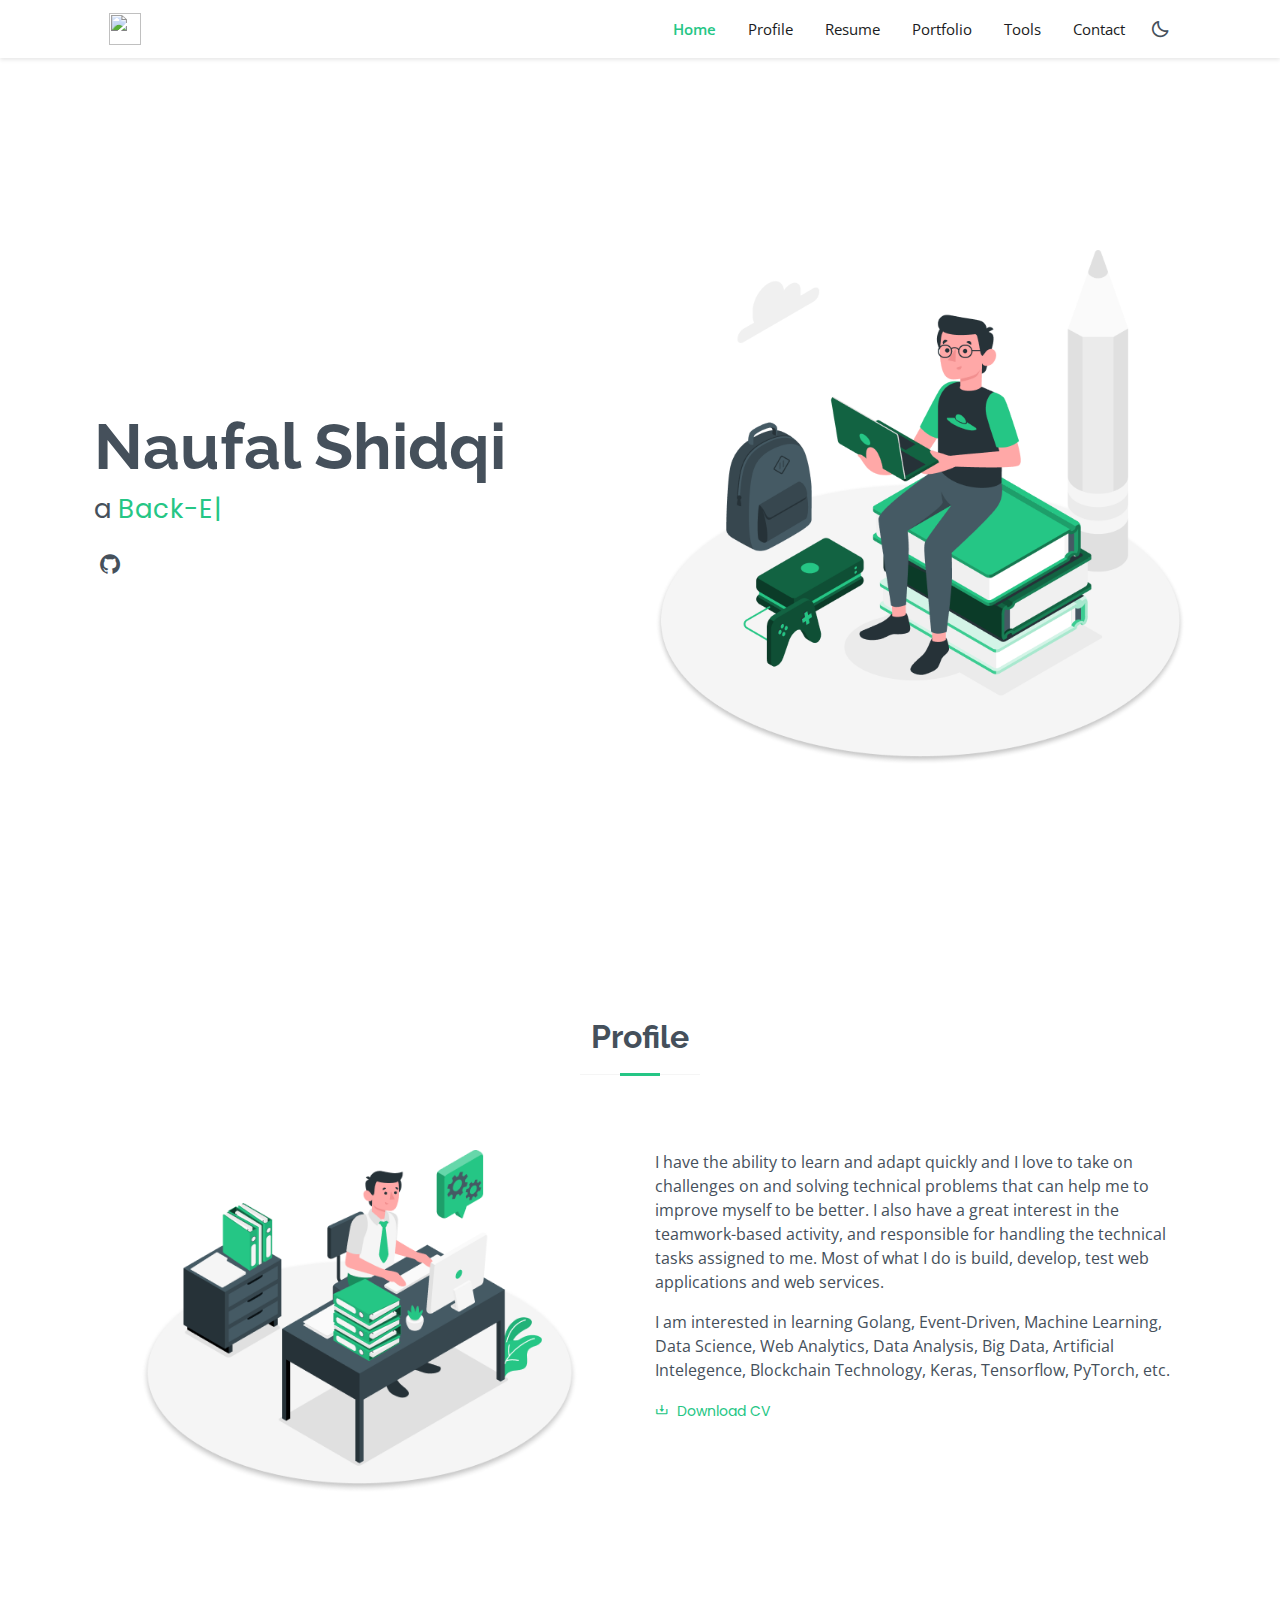
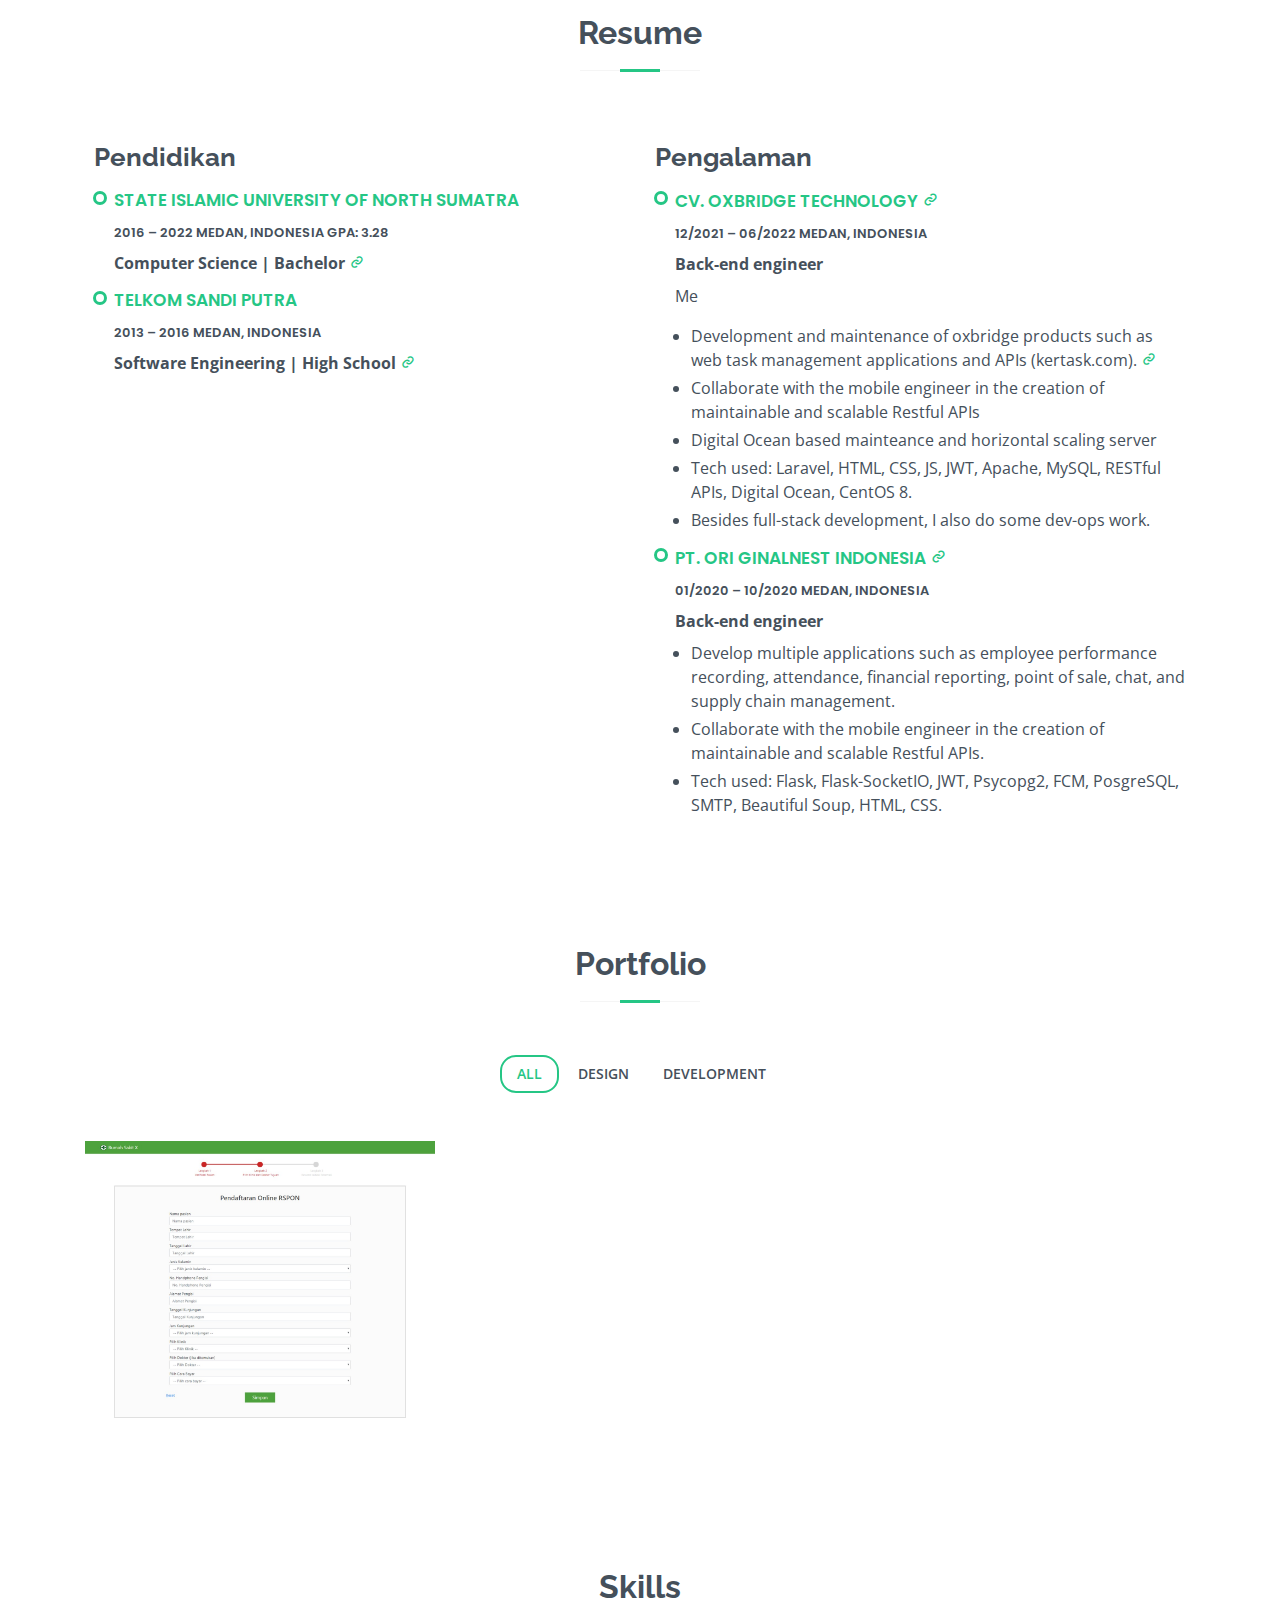
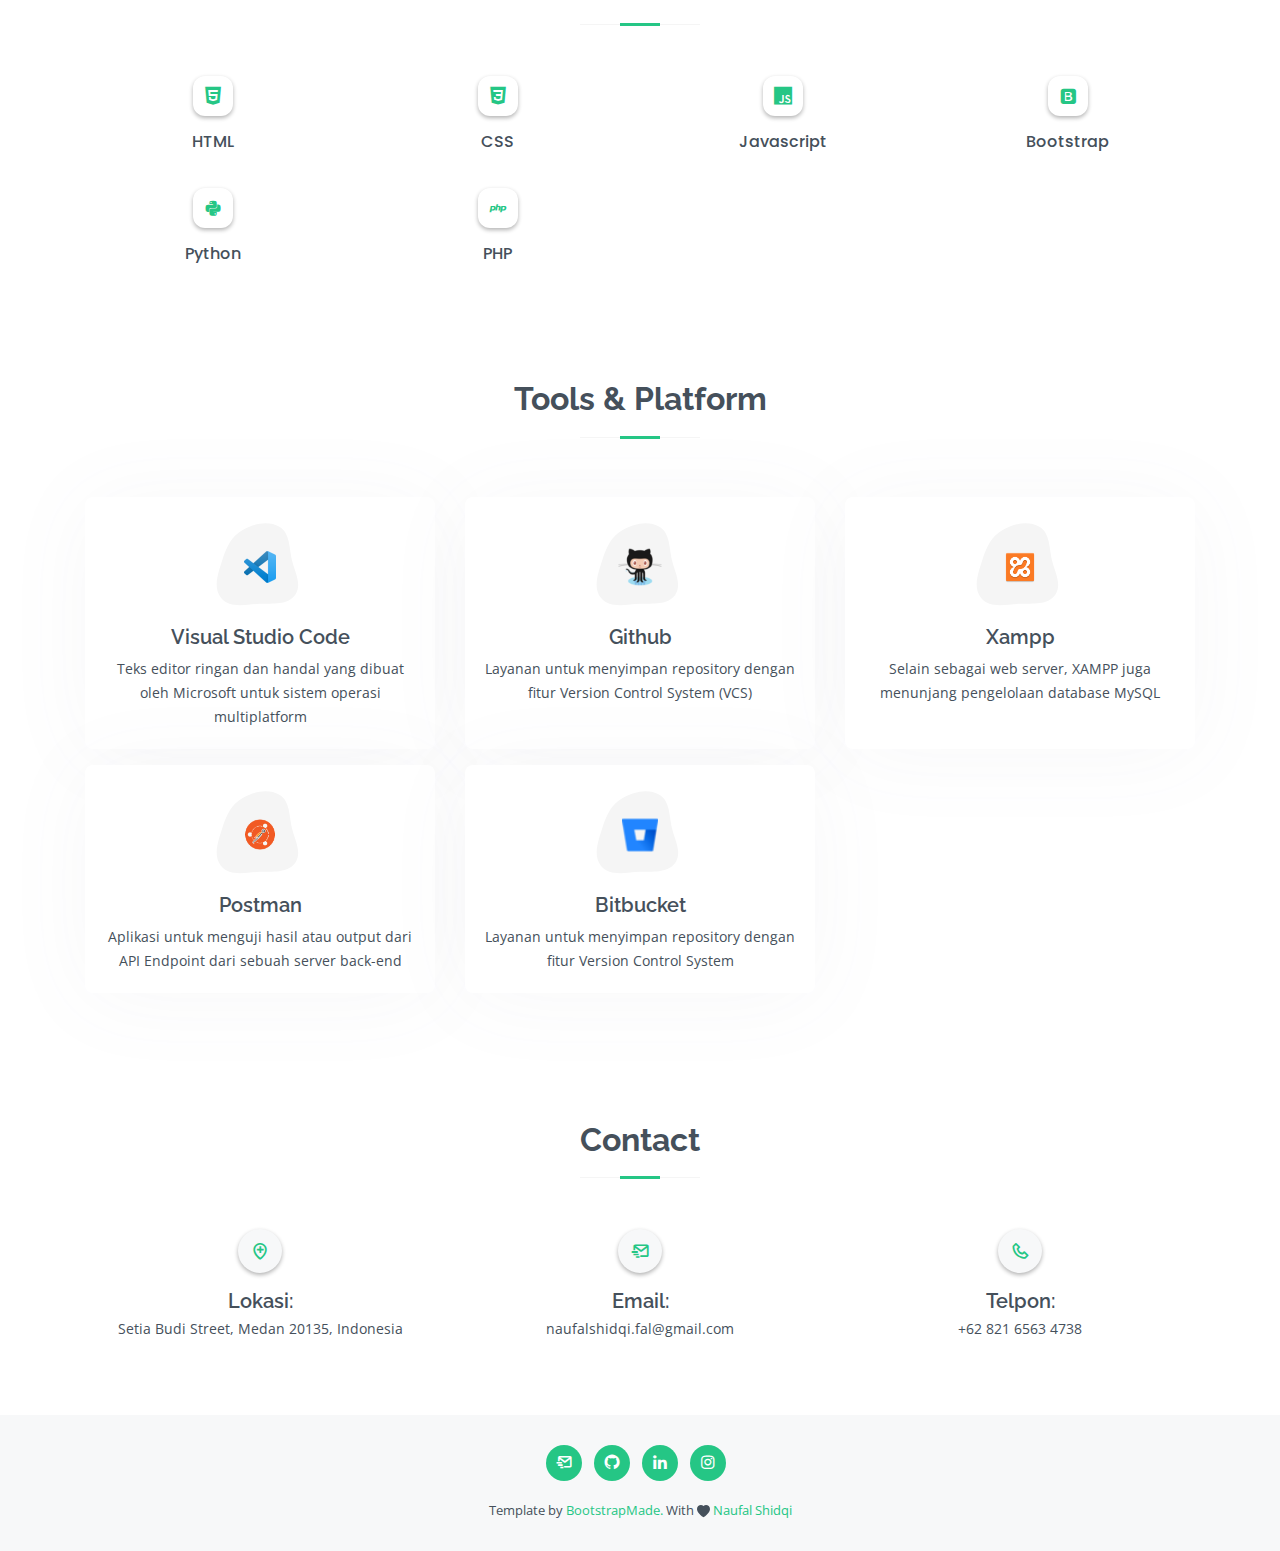
==== commit 20503fb4: "update" ====
--- a/index.html
+++ b/index.html
@@ -143,7 +143,7 @@
                         </div>
 
 
-                        <h3 class="resume-title">Sertifikat</h3>
+                        <!-- <h3 class="resume-title">Sertifikat</h3>
                         <div class="resume-item">
                             <h4>Coursera</h4>
                             <ul class="mb-1">
@@ -169,7 +169,7 @@
                                             target="_blank" rel="noreferrer"><i class="bx bx-link"></i></a></span>
                                 </li>
                             </ul>
-                        </div>
+                        </div> -->
                     </div>
 
                     <div class="col-lg-6">
@@ -212,7 +212,7 @@
                             </ul>
                         </div>
 
-                        <h3 class="resume-title">Penyelesaian</h3>
+                        <!-- <h3 class="resume-title">Penyelesaian</h3>
                         <div class="resume-item">
                             <h4>Pelatihan & Challenge</h4>
                             <p class="mb-1 mt-3">
@@ -265,7 +265,7 @@
                                     <i class="bx bx-link"></i>
                                 </a>
                             </p>
-                        </div>
+                        </div> -->
                     </div>
                 </div>
             </div>
@@ -297,14 +297,14 @@
                         <div class="portfolio-wrap">
                             <img src="asset/img/portfolio/rumah-sakit/portofolio rs (2).jpg" class="img-fluid" alt="">
                             <div class="portfolio-info">
-                                <h4>Course Web Design</h4>
+                                <h4>Antrian Rumah Sakit</h4>
                                 <p>Web, Web Design</p>
                                 <div class="portfolio-links mt-2">
                                     <a href="pages/rs.html" data-gall="portfolioDetailsGallery" data-vbtype="iframe"
-                                        class="venobox mr-4" title="Course Web Design"><i
+                                        class="venobox mr-4" title="Antrian Rumah Sakit"><i
                                             class="bx bx-link mr-2"></i>Detail</a>
-                                    <a href="#" target="_blank" rel="noreferrer"
-                                        title="Course Web Design"><i class="bx bx-link mr-2"></i>Live Demo</a>
+                                    <!-- <a href="#" target="_blank" rel="noreferrer"
+                                        title="Course Web Design"><i class="bx bx-link mr-2"></i>Live Demo</a> -->
                                 </div>
                             </div>
                         </div>
@@ -321,7 +321,7 @@
                     <h2>Skills</h2>
                 </div>
                 <div class="row">
-                    <div class="col-lg-3 col-md-3 col-6">
+                    <!-- <div class="col-lg-3 col-md-3 col-6">
                         <div class="text-center">
                             <div class="info d-flex justify-content-center">
                                 <i class="bx bx-devices"></i>
@@ -336,7 +336,7 @@
                             </div>
                             <h5 class="h5-skill">Wireframing</h5>
                         </div>
-                    </div>
+                    </div> -->
                     <div class="col-lg-3 col-md-3 col-6">
                         <div class="text-center">
                             <div class="info d-flex justify-content-center">
@@ -372,6 +372,22 @@
                     <div class="col-lg-3 col-md-3 col-6">
                         <div class="text-center">
                             <div class="info d-flex justify-content-center">
+                                <i class="bx bxl-python"></i>
+                            </div>
+                            <h5 class="h5-skill">Python</h5>
+                        </div>
+                    </div>
+                    <div class="col-lg-3 col-md-3 col-6">
+                        <div class="text-center">
+                            <div class="info d-flex justify-content-center">
+                                <i class="bx bxl-php"></i>
+                            </div>
+                            <h5 class="h5-skill">PHP</h5>
+                        </div>
+                    </div>
+                    <!-- <div class="col-lg-3 col-md-3 col-6">
+                        <div class="text-center">
+                            <div class="info d-flex justify-content-center">
                                 <i class='bx bxl-tailwind-css'></i>
                             </div>
                             <h5 class="h5-skill">Tailwind</h5>
@@ -384,7 +400,7 @@
                             </div>
                             <h5 class="h5-skill">Next.JS</h5>
                         </div>
-                    </div>
+                    </div> -->
                 </div>
             </div>
             <!-- ======= Services Section ======= -->
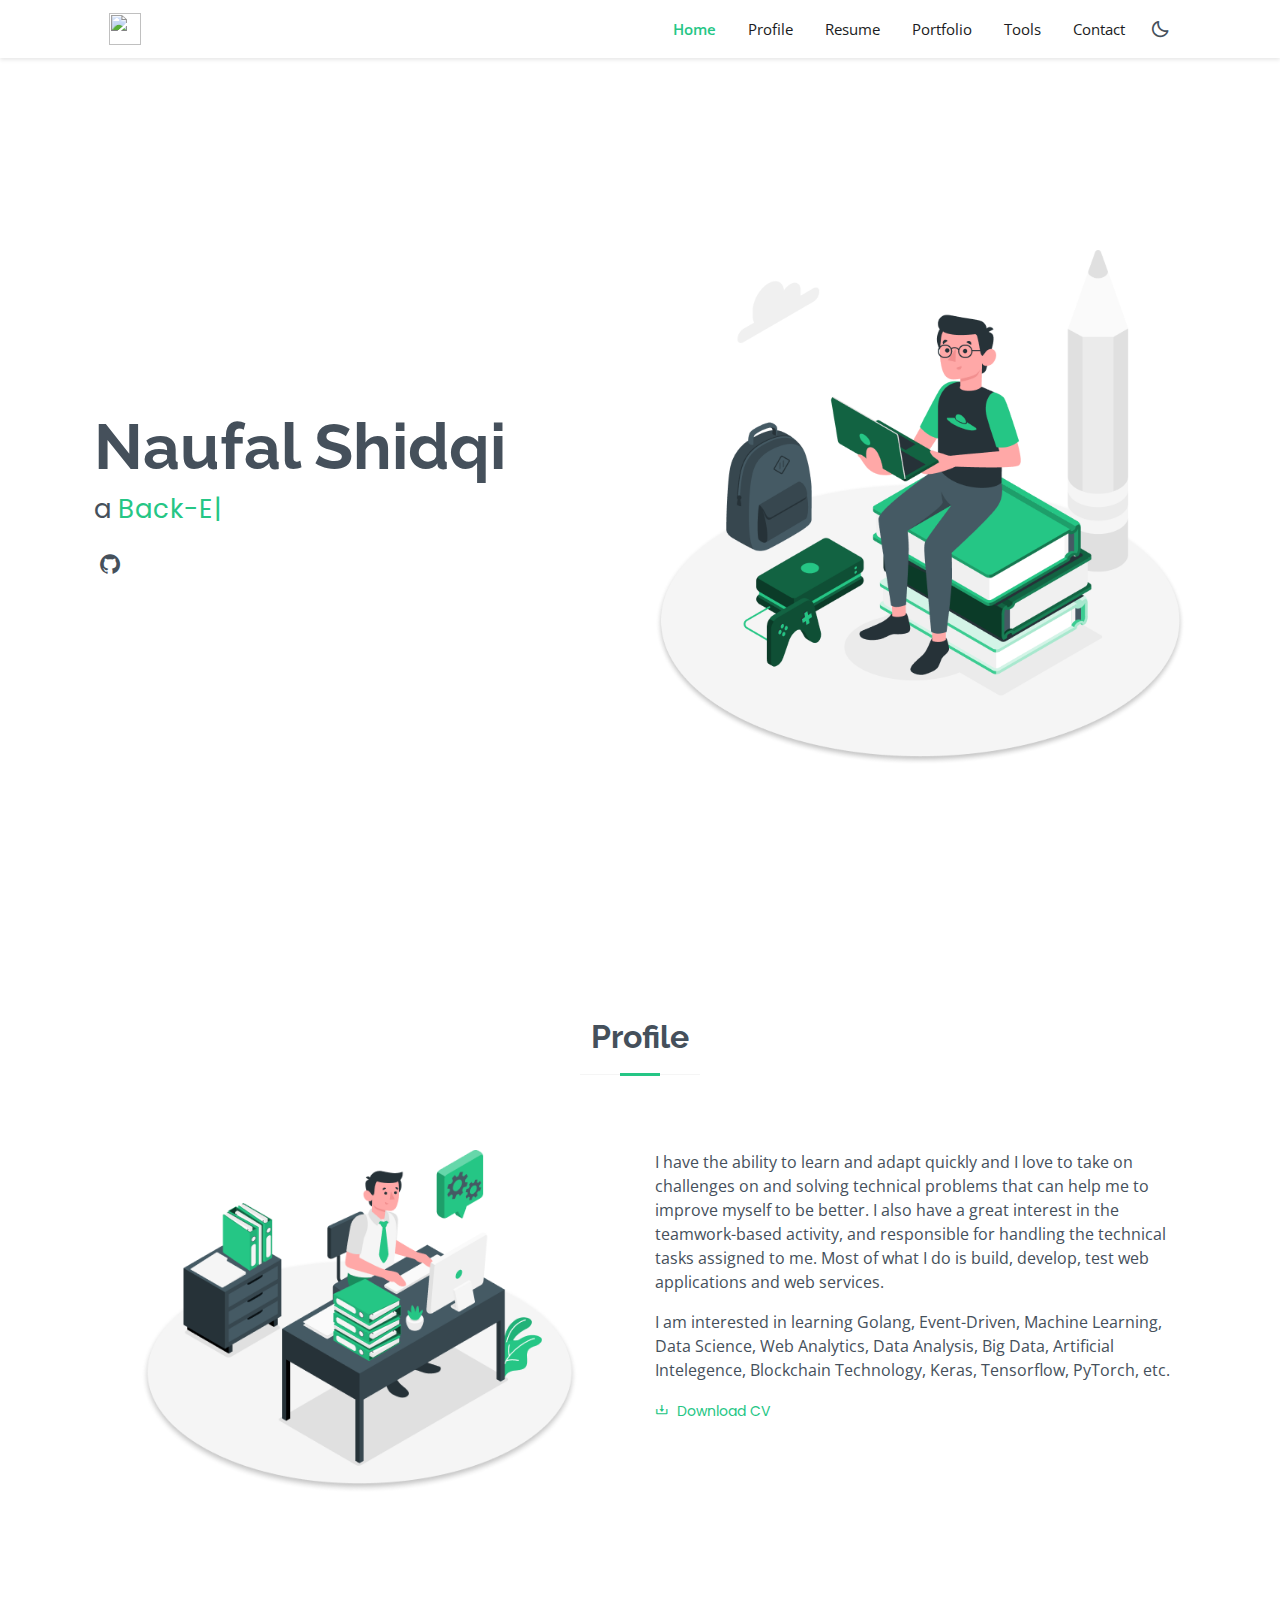
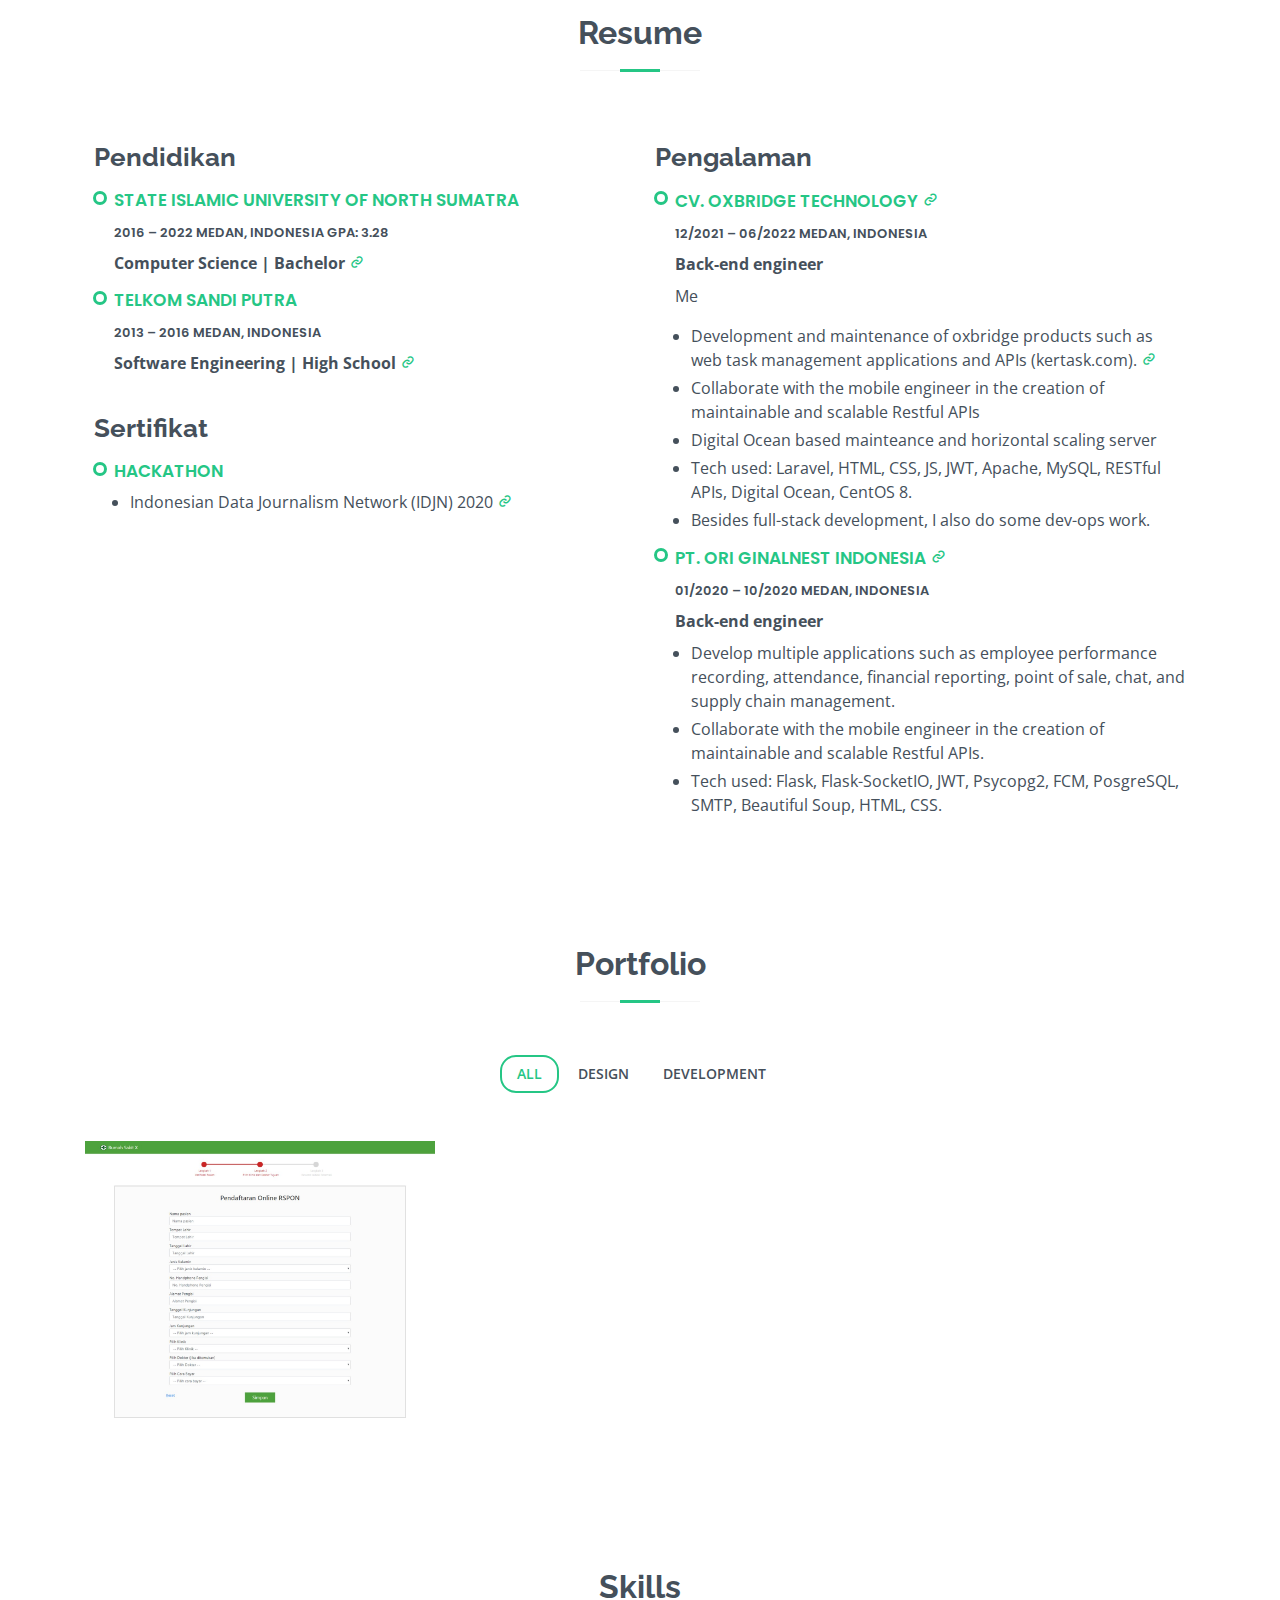
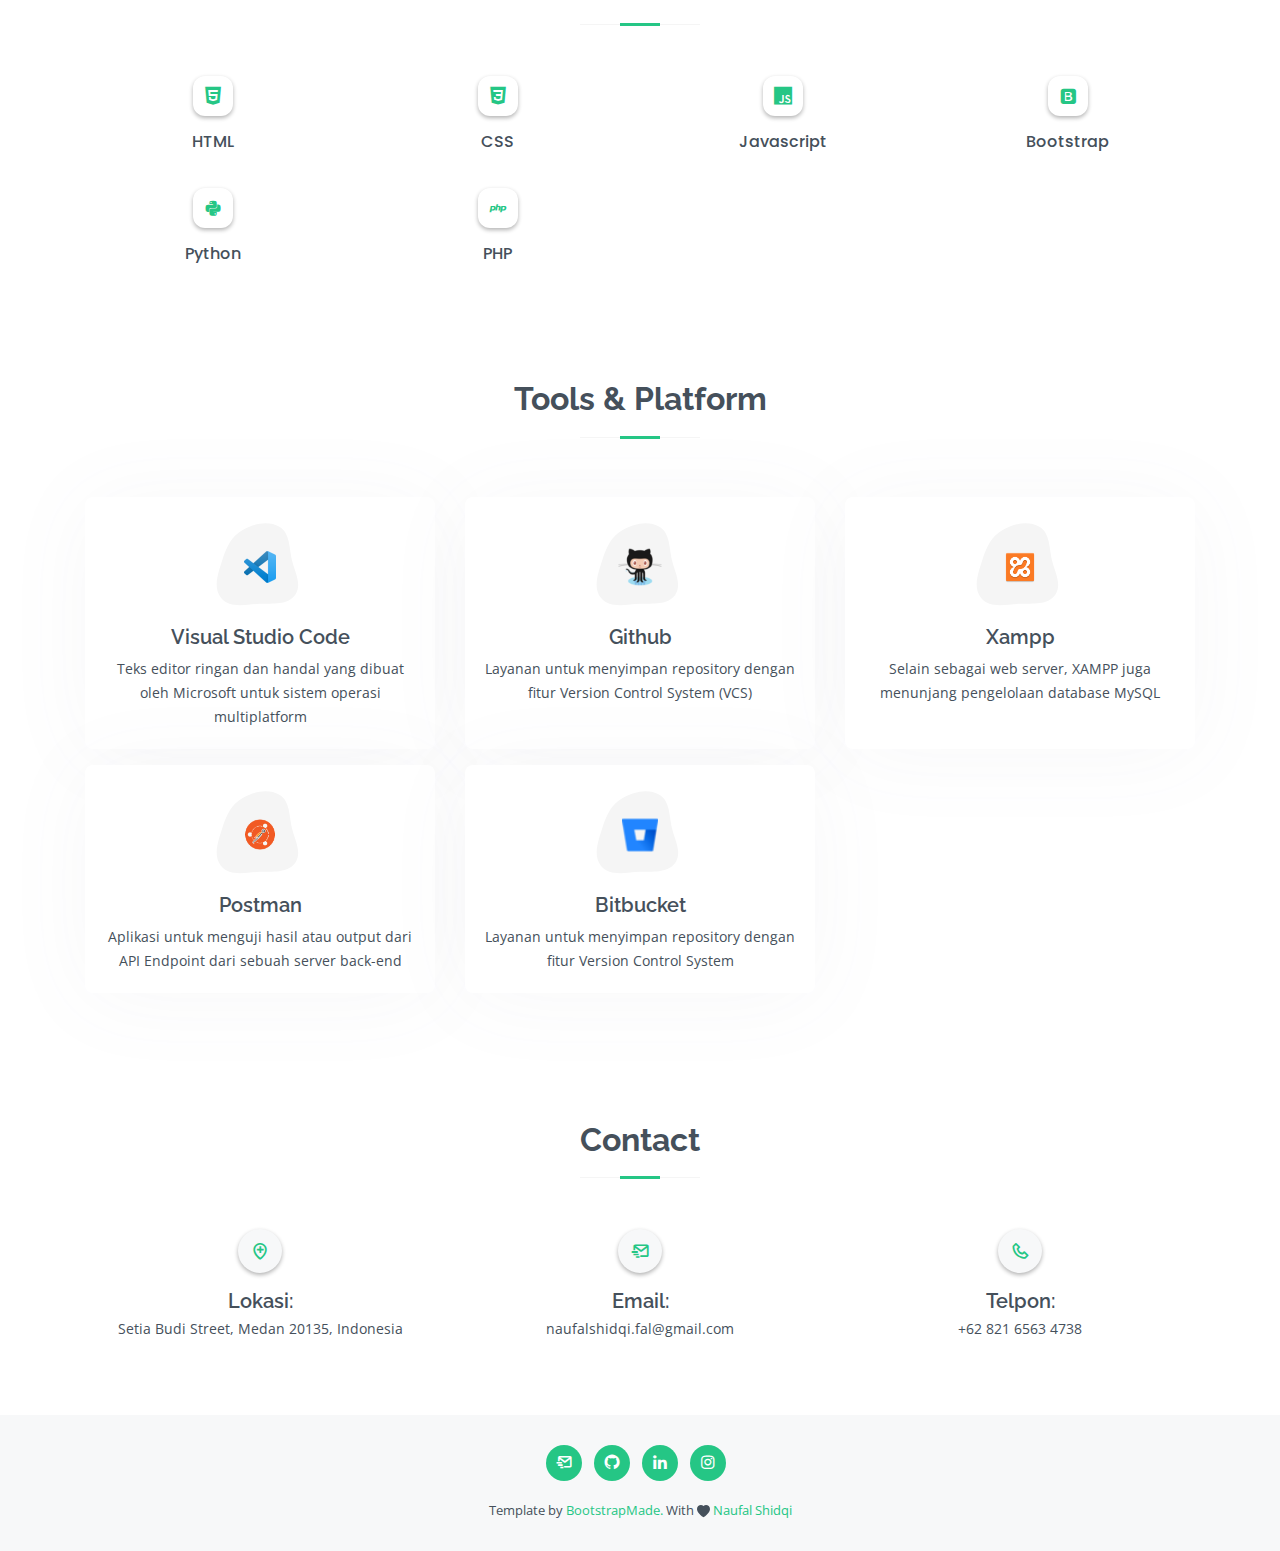
==== commit 9948c785: "update" ====
--- a/index.html
+++ b/index.html
@@ -143,21 +143,21 @@
                         </div>
 
 
-                        <!-- <h3 class="resume-title">Sertifikat</h3>
+                        <h3 class="resume-title">Sertifikat</h3>
                         <div class="resume-item">
-                            <h4>Coursera</h4>
+                            <h4>Hackathon</h4>
                             <ul class="mb-1">
                                 <li>
-                                    IT Support (Digitalent)
-                                    <a href="#"
+                                    Indonesian Data Journalism Network (IDJN) 2020
+                                    <a href="https://github.com/echobots/echobots/blob/master/certificate/Indonesian_Data_Journalism_Network_(IDJN)_2020.png"
                                         target="_blank" rel="noreferrer"><i class="bx bx-link"></i></a>
-                                    <br><span class="text-muted p-15 font-italic">(IT Support Google) <a
+                                    <!-- <br><span class="text-muted p-15 font-italic">(Programmer) <a
                                             href="#"
-                                            target="_blank" rel="noreferrer"><i class="bx bx-link"></i></a></span>
+                                            target="_blank" rel="noreferrer"><i class="bx bx-link"></i></a></span> -->
                                 </li>
                             </ul>
                         </div>
-                        <div class="resume-item">
+                        <!-- <div class="resume-item">
                             <h4>Cisco Networking Academy</h4>
                             <ul class="mb-1">
                                 <li>
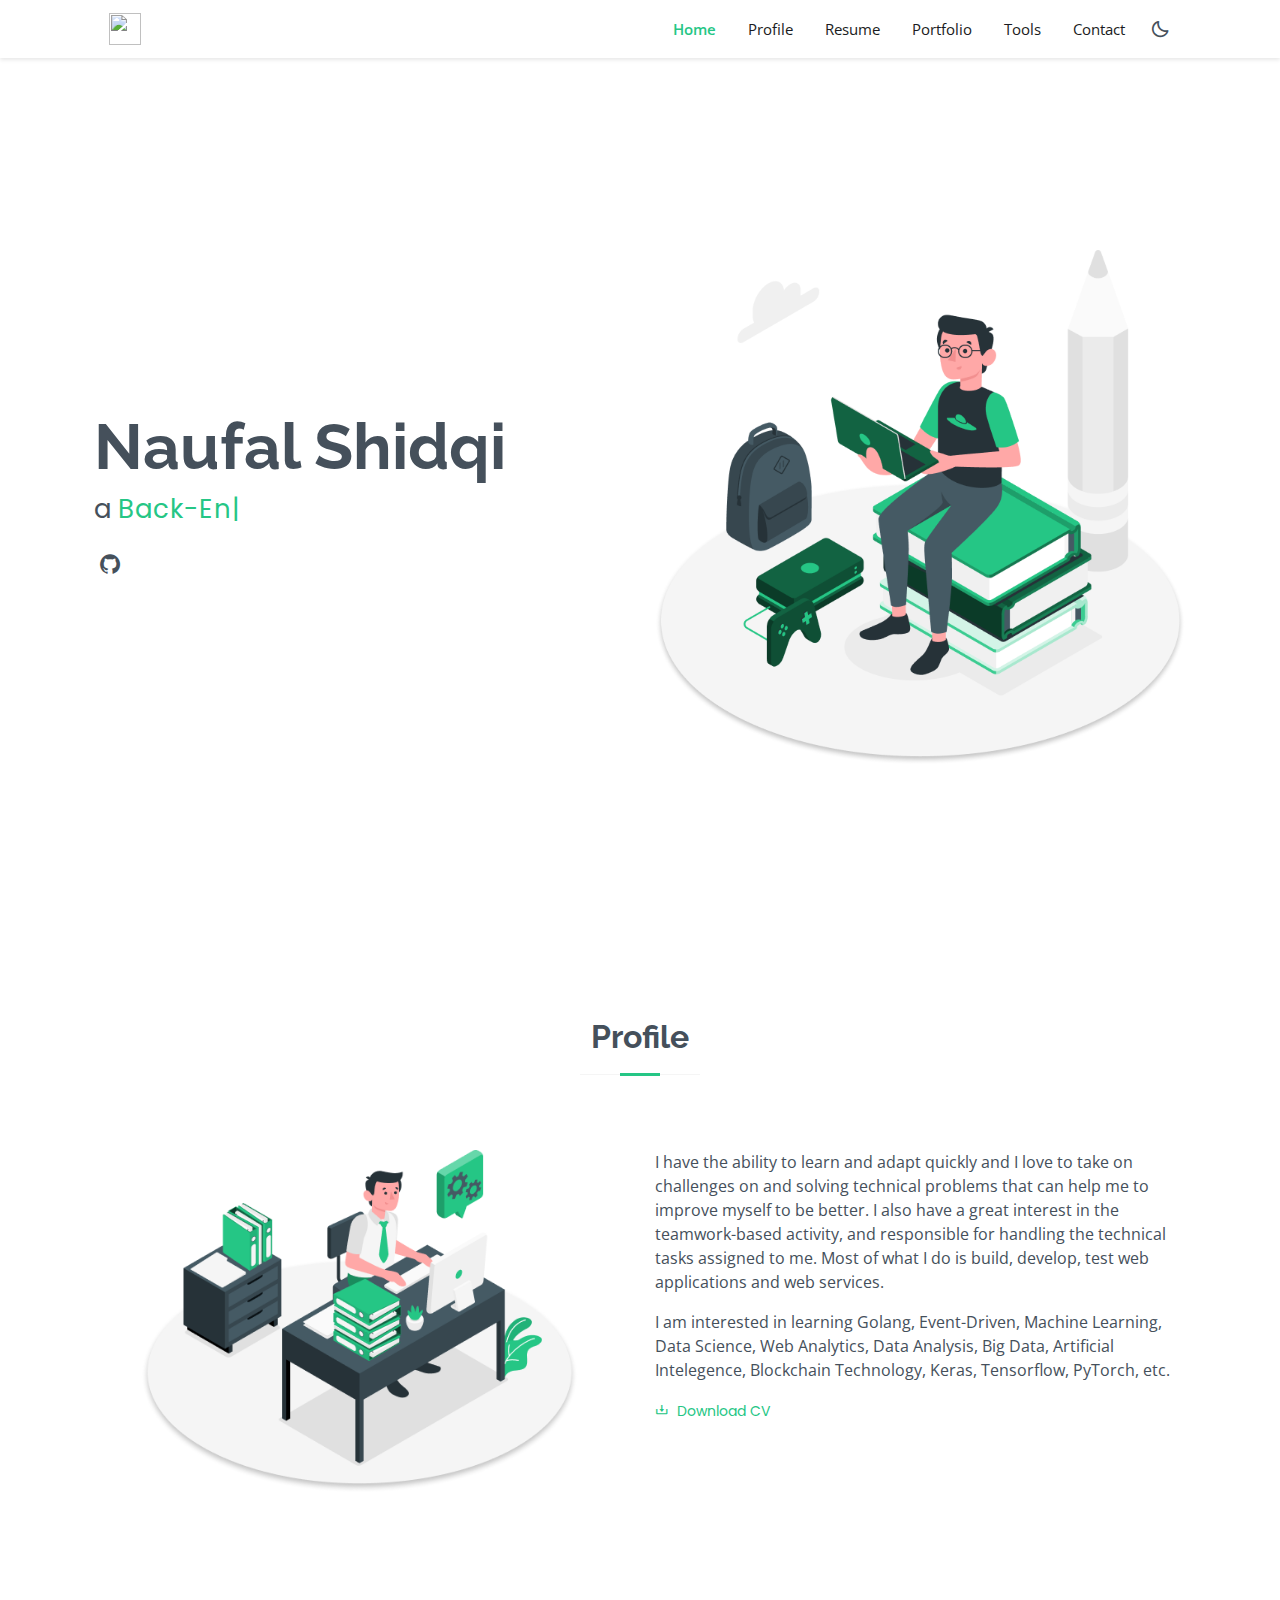
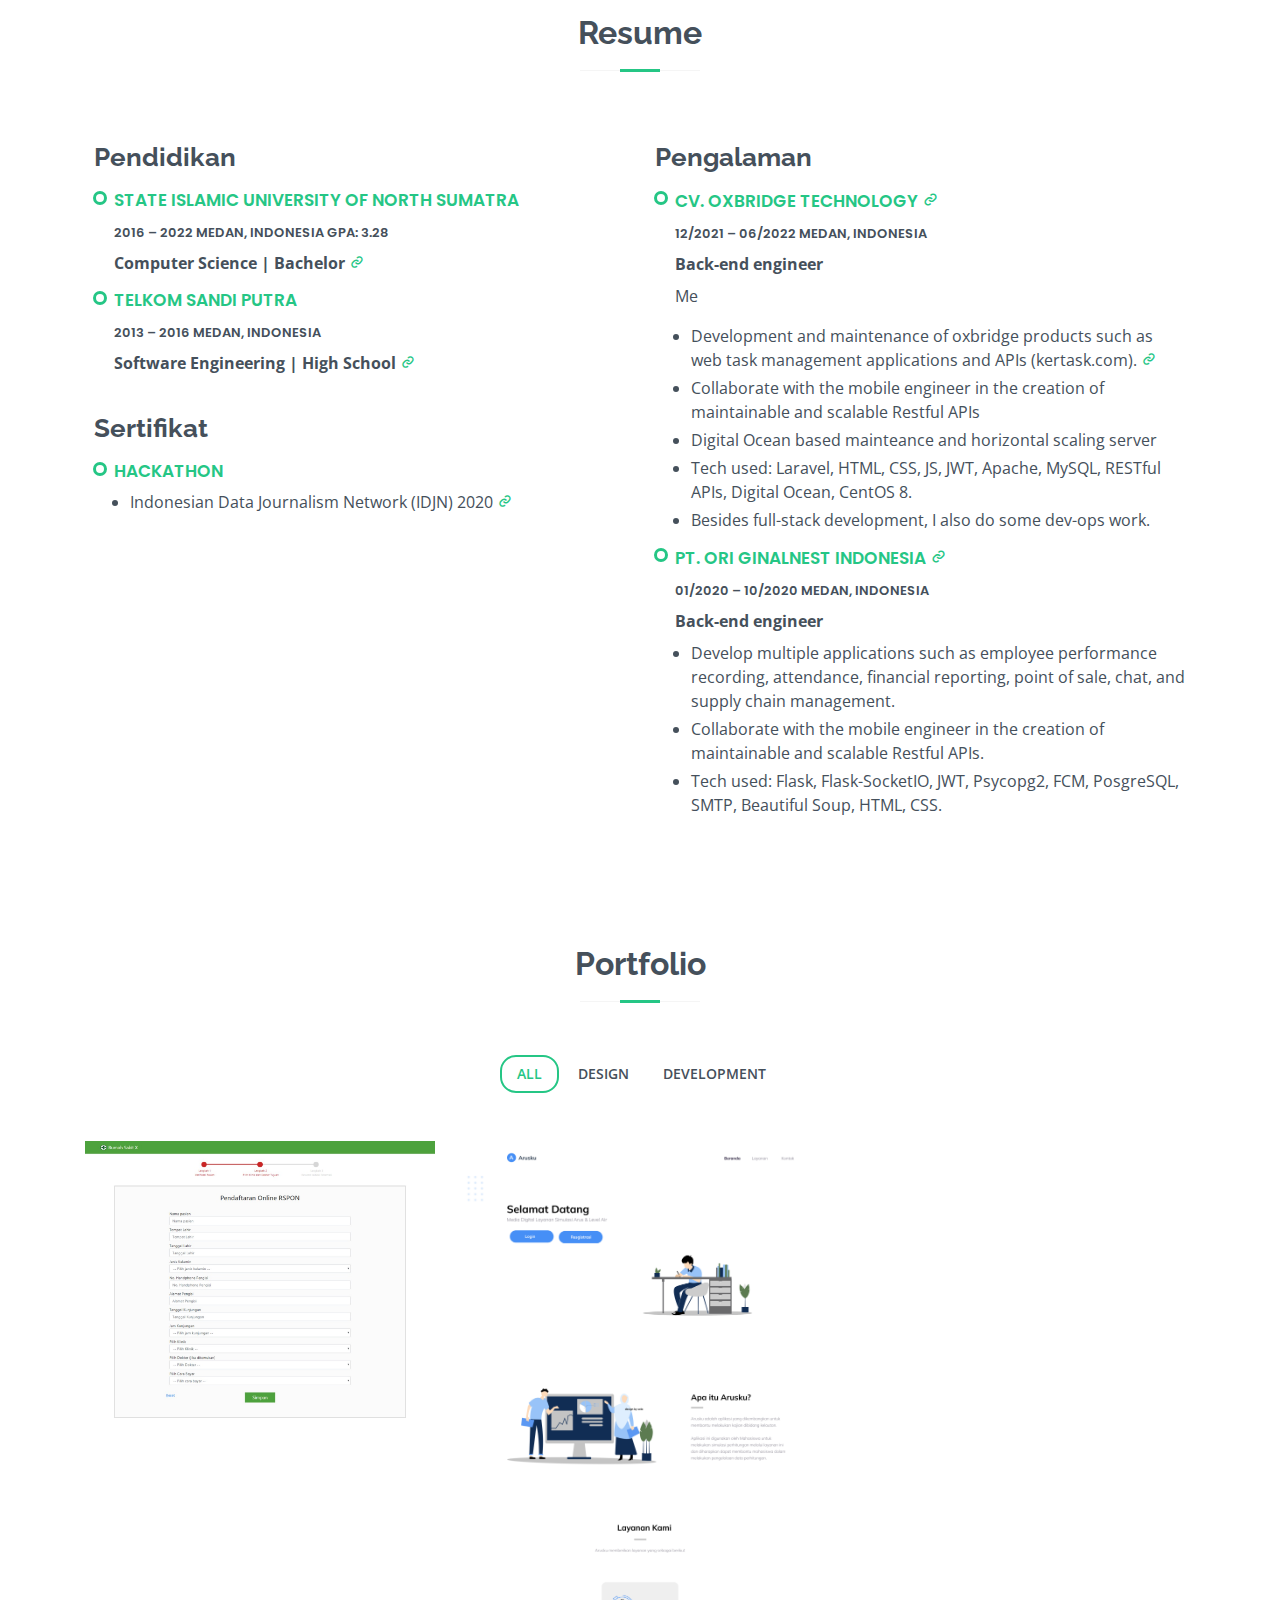
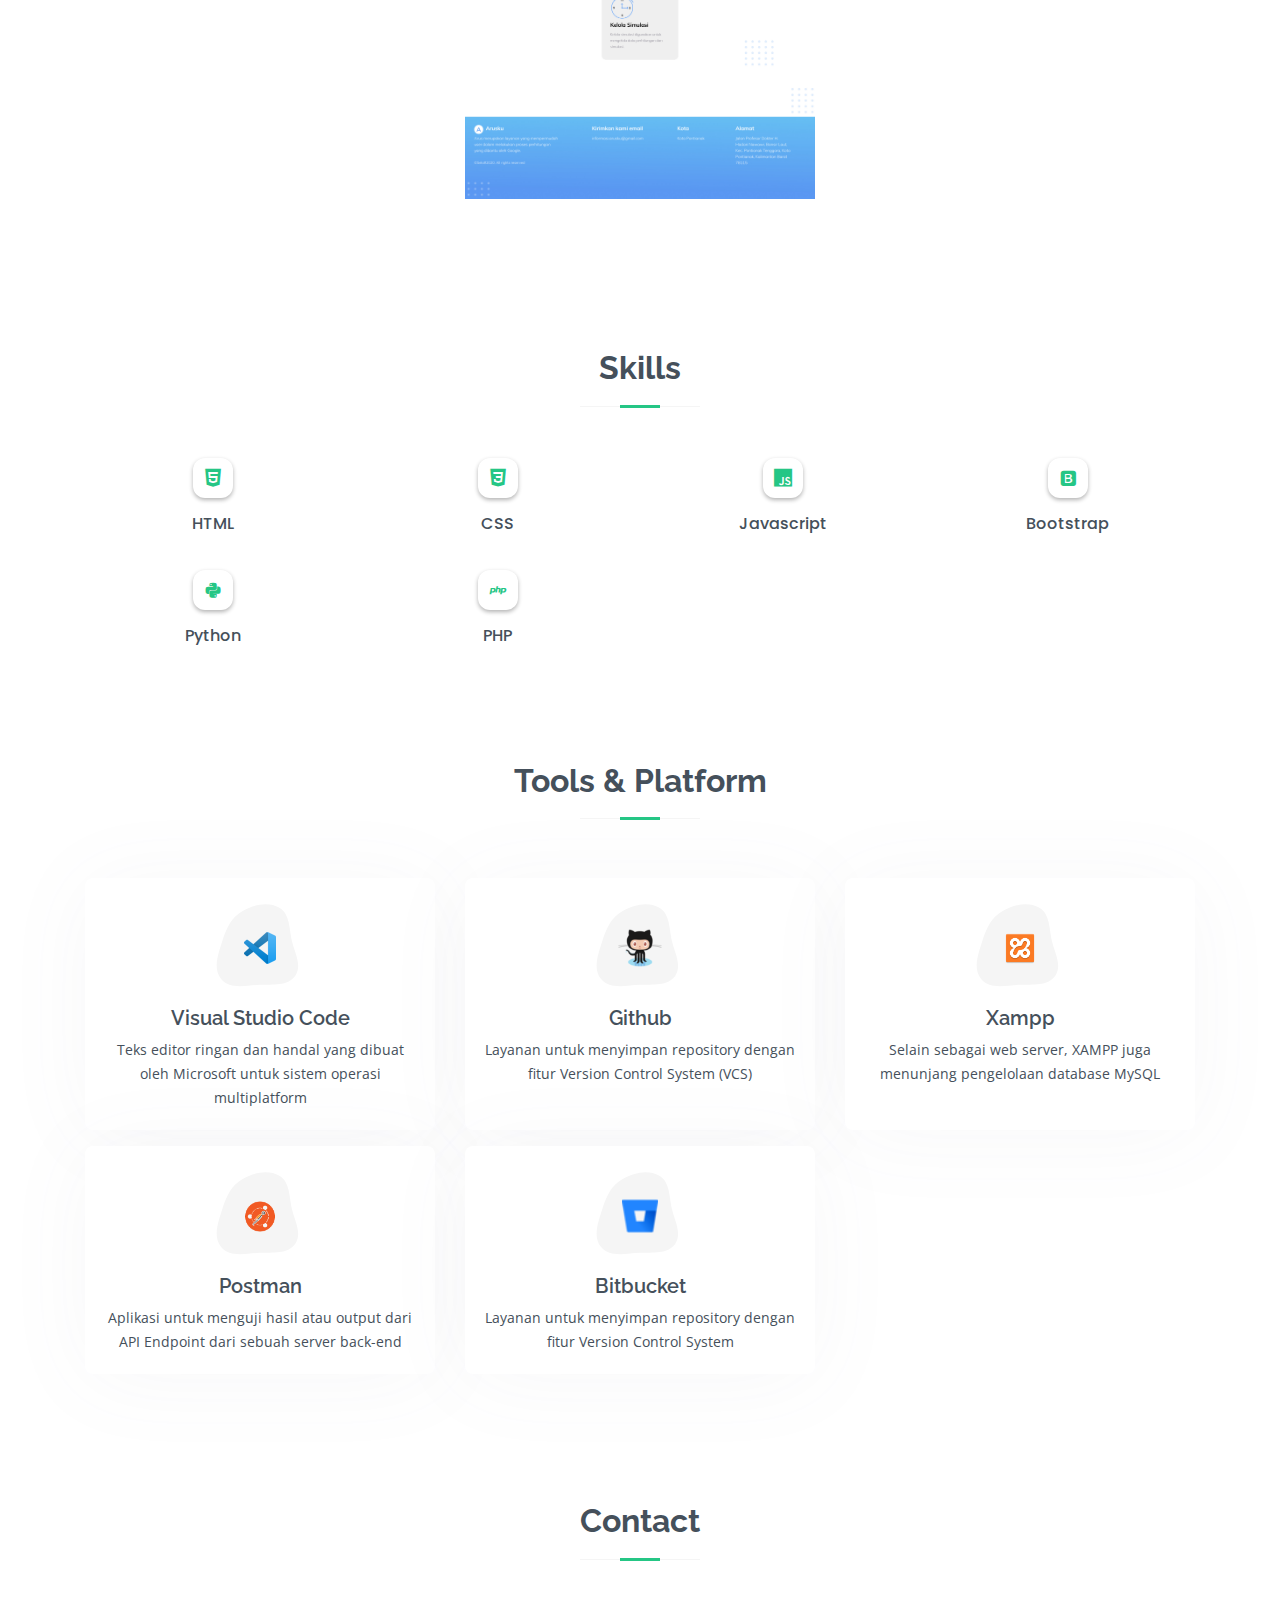
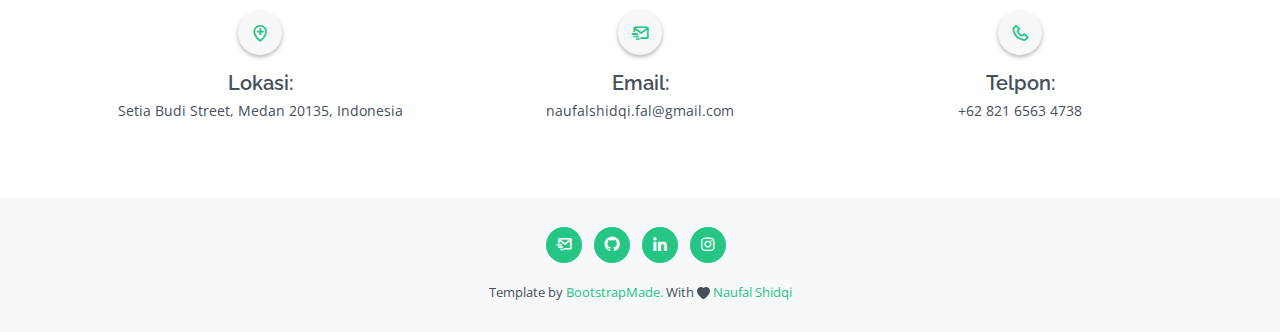
==== commit c61c7eca: "update" ====
--- a/index.html
+++ b/index.html
@@ -309,6 +309,22 @@
                             </div>
                         </div>
                     </div>
+                    <div class="col-lg-4 col-md-6 portfolio-item filter-web filter-web-design">
+                        <div class="portfolio-wrap">
+                            <img src="asset/img/portfolio/simulasi-arus/portofolio arus (1).jpg" class="img-fluid" alt="">
+                            <div class="portfolio-info">
+                                <h4>Simulasi Arus</h4>
+                                <p>Web, Web Design</p>
+                                <div class="portfolio-links mt-2">
+                                    <a href="pages/arus.html" data-gall="portfolioDetailsGallery" data-vbtype="iframe"
+                                        class="venobox mr-4" title="Antrian Rumah Sakit"><i
+                                            class="bx bx-link mr-2"></i>Detail</a>
+                                    <!-- <a href="#" target="_blank" rel="noreferrer"
+                                        title="Course Web Design"><i class="bx bx-link mr-2"></i>Live Demo</a> -->
+                                </div>
+                            </div>
+                        </div>
+                    </div>
                 </div>
             </div>
         </section>
